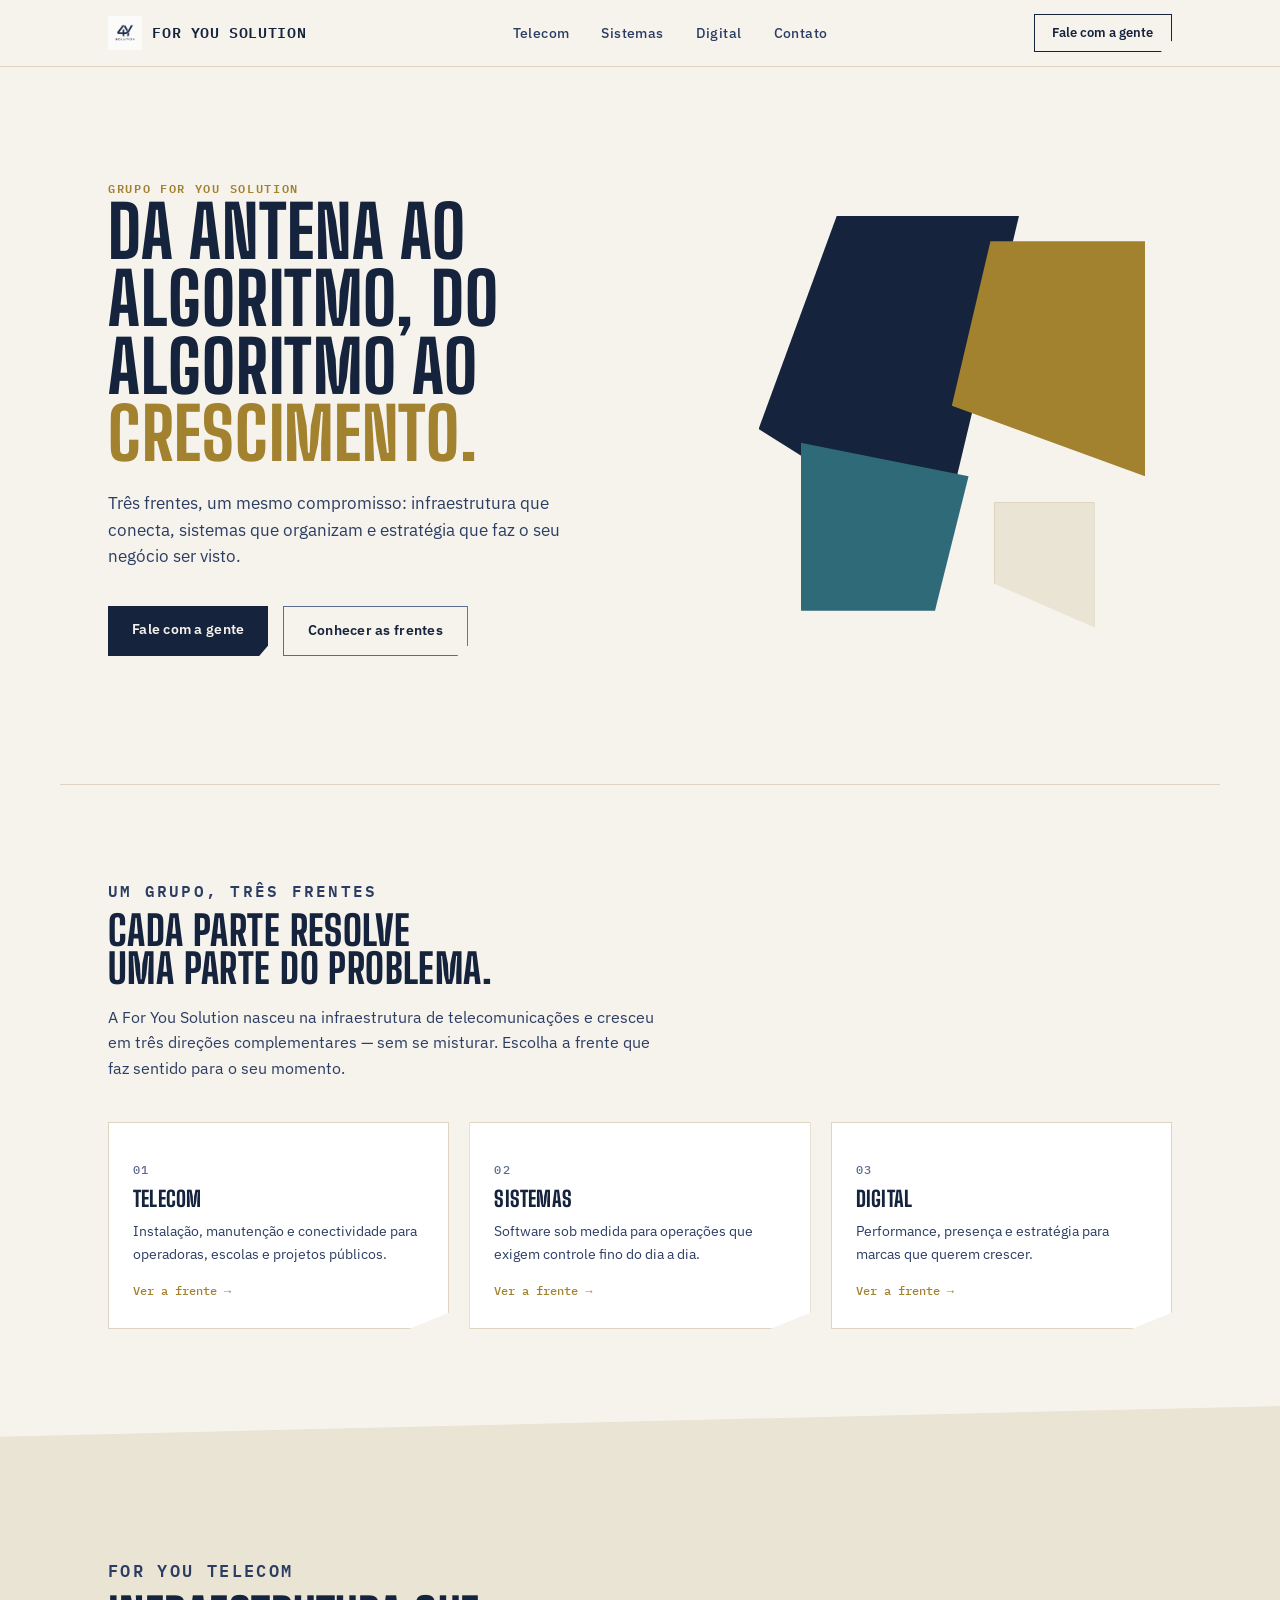
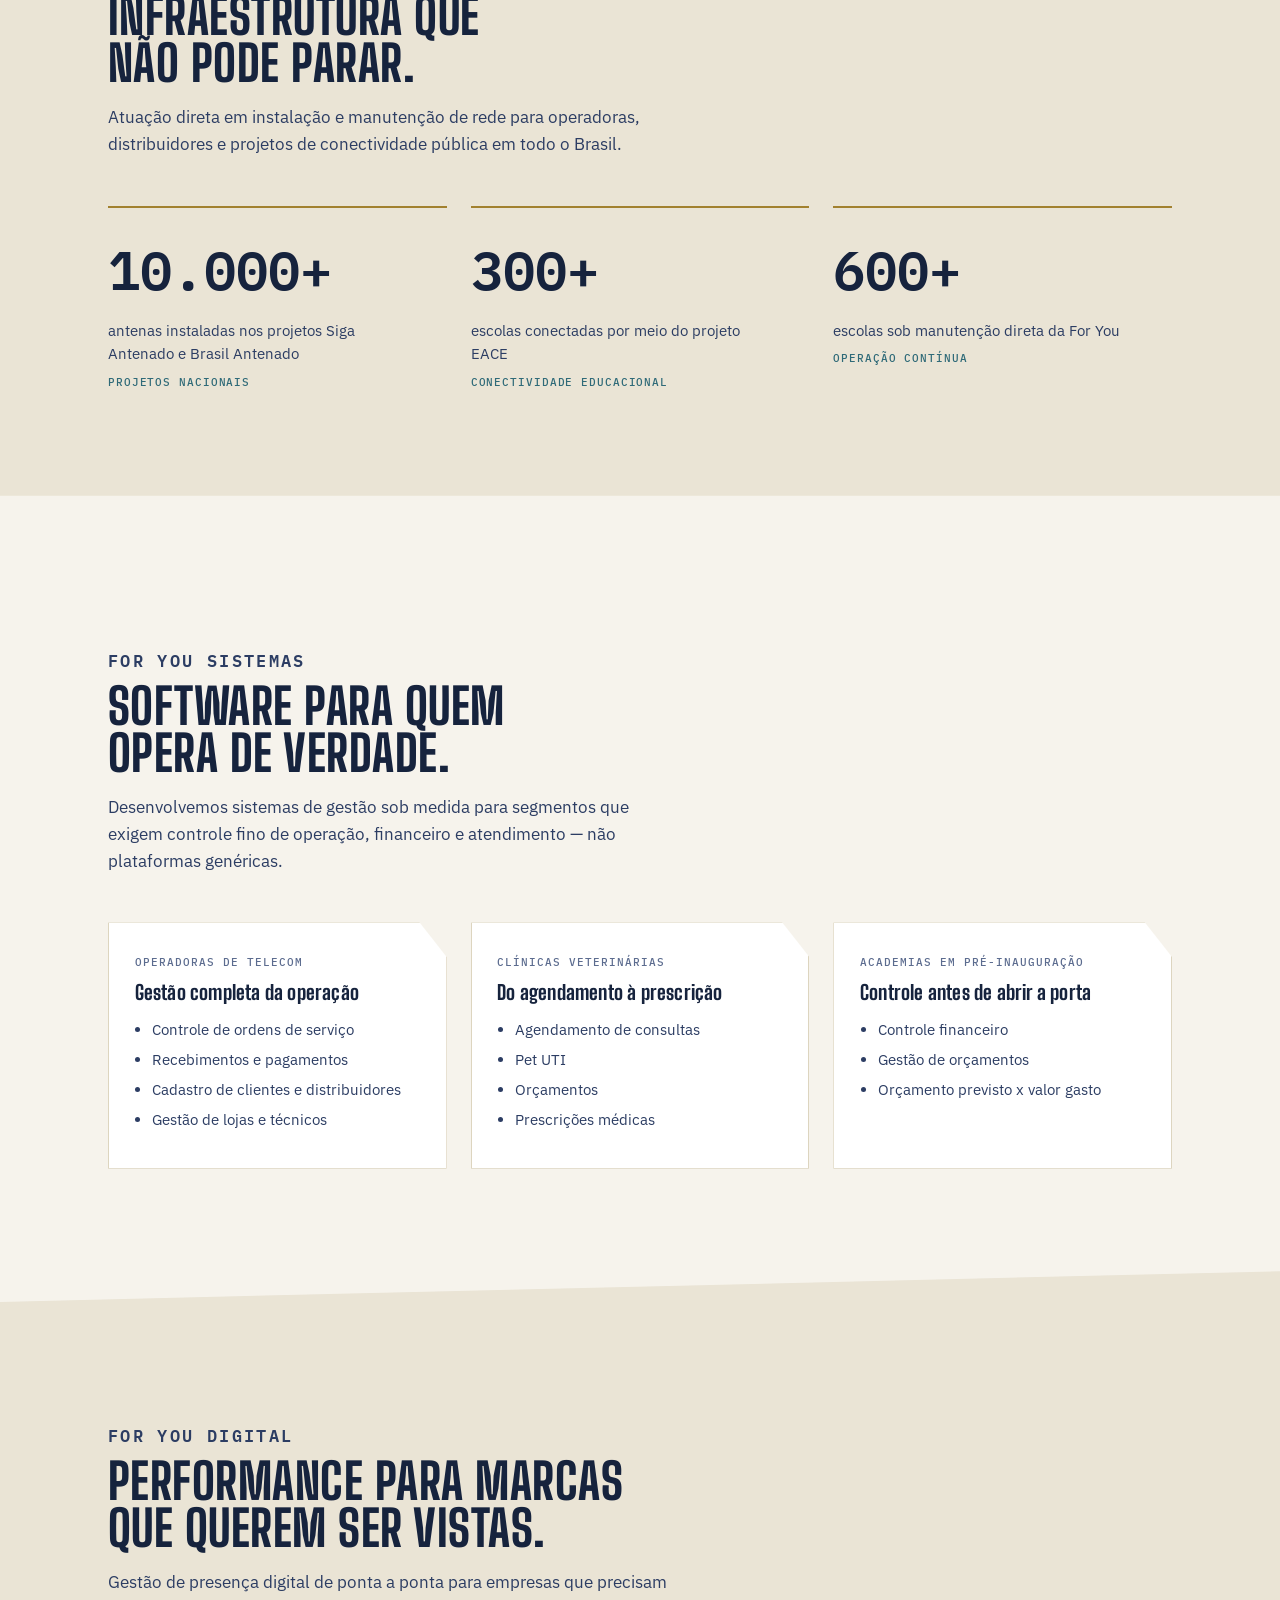
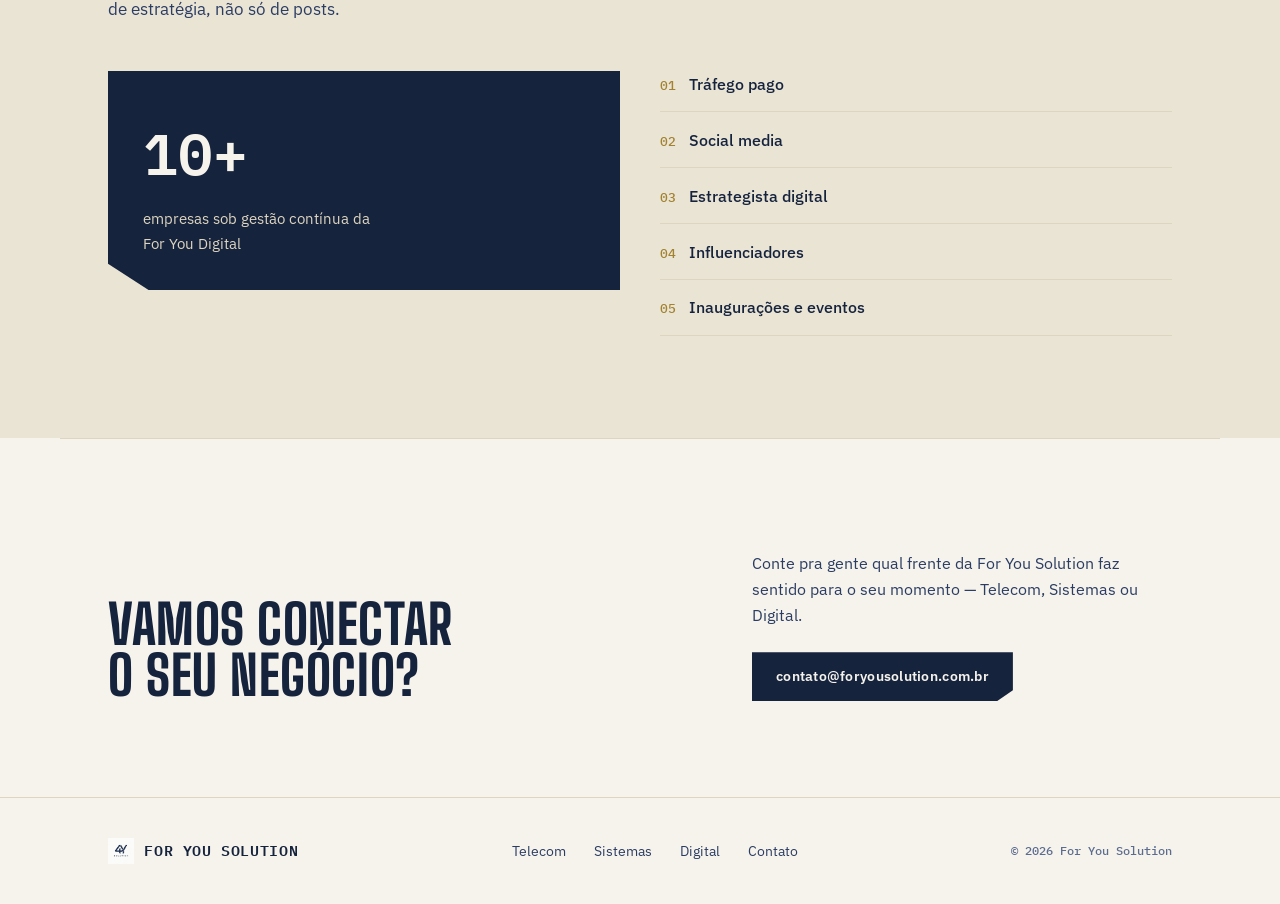
==== index.html @ a0c9e639 "Initial commit: For You Solution institutional site Co-Authored-By: Claude <noreply@anthropic.com>" ====
<!DOCTYPE html>
<html lang="pt-BR">
<head>
<meta charset="UTF-8">
<meta name="viewport" content="width=device-width, initial-scale=1.0">
<title>For You Solution — Telecom, Sistemas e Digital</title>
<meta name="description" content="For You Solution: infraestrutura de telecomunicações, sistemas sob medida e performance digital em uma só operação.">
<link rel="icon" href="[data-uri]">
<style>
/* ============ FONTS ============ */
@font-face{
  font-family:'Big Shoulders';
  font-weight:700 800;
  font-display:swap;
  src:url([data-uri]) format('woff2');
}
@font-face{
  font-family:'Plex Mono';
  font-weight:500;
  font-display:swap;
  src:url([data-uri]) format('woff2');
}
@font-face{
  font-family:'Plex Mono';
  font-weight:600;
  font-display:swap;
  src:url([data-uri]) format('woff2');
}
@font-face{
  font-family:'Plex Sans';
  font-weight:400 600;
  font-display:swap;
  src:url([data-uri]) format('woff2');
}

/* ============ TOKENS ============ */
:root{
  --ink:#16233d;
  --ink-2:#2c3d63;
  --ink-soft:#5c6c8f;
  --paper:#f6f3ec;
  --paper-deep:#eae4d5;
  --paper-line:#ddd5bf;
  --brass:#a2812f;
  --brass-strong:#7c611f;
  --signal:#2f6a78;
  --card-bg:#ffffff;
  --shadow:0 1px 0 rgba(22,35,61,0.06);
  color-scheme:light;
}
@media (prefers-color-scheme: dark){
  :root{
    --ink:#eee8d6;
    --ink-2:#c3cbe0;
    --ink-soft:#8e9ab8;
    --paper:#0e1524;
    --paper-deep:#161f34;
    --paper-line:#2a3554;
    --brass:#d3ab5c;
    --brass-strong:#e8c377;
    --signal:#6db3bf;
    --card-bg:#141d33;
    --shadow:0 1px 0 rgba(0,0,0,0.3);
    color-scheme:dark;
  }
}
:root[data-theme="dark"]{
  --ink:#eee8d6;
  --ink-2:#c3cbe0;
  --ink-soft:#8e9ab8;
  --paper:#0e1524;
  --paper-deep:#161f34;
  --paper-line:#2a3554;
  --brass:#d3ab5c;
  --brass-strong:#e8c377;
  --signal:#6db3bf;
  --card-bg:#141d33;
  --shadow:0 1px 0 rgba(0,0,0,0.3);
  color-scheme:dark;
}
:root[data-theme="light"]{
  --ink:#16233d;
  --ink-2:#2c3d63;
  --ink-soft:#5c6c8f;
  --paper:#f6f3ec;
  --paper-deep:#eae4d5;
  --paper-line:#ddd5bf;
  --brass:#a2812f;
  --brass-strong:#7c611f;
  --signal:#2f6a78;
  --card-bg:#ffffff;
  --shadow:0 1px 0 rgba(22,35,61,0.06);
  color-scheme:light;
}

/* ============ RESET / BASE ============ */
*,*::before,*::after{box-sizing:border-box;}
html{scroll-behavior:smooth;}
body{
  margin:0;
  background:var(--paper);
  color:var(--ink);
  font-family:'Plex Sans', -apple-system, 'Segoe UI', Arial, sans-serif;
  font-size:1rem;
  line-height:1.6;
  -webkit-font-smoothing:antialiased;
  overflow-x:hidden;
}
h1,h2,h3{
  font-family:'Big Shoulders', 'Arial Narrow', sans-serif;
  font-weight:800;
  text-transform:uppercase;
  letter-spacing:0.01em;
  line-height:0.94;
  text-wrap:balance;
  margin:0;
  color:var(--ink);
}
p{margin:0;}
a{color:inherit;}
img{max-width:100%;display:block;}
.eyebrow{
  font-family:'Plex Mono', 'Consolas', monospace;
  font-weight:600;
  font-size:0.75rem;
  letter-spacing:0.14em;
  text-transform:uppercase;
  color:var(--brass);
}
.wrap{
  max-width:1160px;
  margin:0 auto;
  padding-inline:clamp(1.25rem, 4vw, 3rem);
}
.tabular{font-variant-numeric:tabular-nums;}
:focus-visible{outline:3px solid var(--brass);outline-offset:3px;}
@media (prefers-reduced-motion: reduce){
  html{scroll-behavior:auto;}
  *,*::before,*::after{animation-duration:0.001ms !important;animation-iteration-count:1 !important;transition-duration:0.001ms !important;}
}

/* ============ HEADER ============ */
header{
  position:sticky;top:0;z-index:40;
  background:color-mix(in srgb, var(--paper) 88%, transparent);
  backdrop-filter:blur(10px);
  border-bottom:1px solid var(--paper-line);
}
.nav{
  display:flex;align-items:center;justify-content:space-between;
  padding-block:0.85rem;
}
.brand{display:flex;align-items:center;gap:0.65rem;text-decoration:none;}
.brand img{width:34px;height:34px;object-fit:contain;}
.brand-name{
  font-family:'Plex Mono',monospace;
  font-weight:600;
  font-size:0.95rem;
  letter-spacing:0.04em;
  color:var(--ink);
}
.nav-links{display:flex;gap:2rem;list-style:none;margin:0;padding:0;}
.nav-links a{
  text-decoration:none;
  font-size:0.85rem;
  font-weight:500;
  letter-spacing:0.03em;
  color:var(--ink-2);
  position:relative;
  padding-block:0.25rem;
}
.nav-links a::after{
  content:'';position:absolute;left:0;bottom:-2px;width:0;height:2px;
  background:var(--brass);transition:width 0.25s ease;
}
.nav-links a:hover::after{width:100%;}
.nav-cta{
  border:1px solid var(--ink);
  padding:0.5rem 1.1rem;
  font-size:0.8rem;
  font-weight:600;
  text-decoration:none;
  white-space:nowrap;
  clip-path:polygon(0 0, 100% 0, 100% 70%, 92% 100%, 0 100%);
}
.nav-cta:hover{background:var(--ink);color:var(--paper);}
.menu-btn{display:none;background:none;border:none;cursor:pointer;padding:0.4rem;}
.menu-btn span{display:block;width:22px;height:2px;background:var(--ink);margin:5px 0;}

@media (max-width:840px){
  .nav-links{
    position:fixed;inset:60px 0 0 0;background:var(--paper);
    flex-direction:column;padding:2rem 1.5rem;gap:1.5rem;
    transform:translateY(-110%);transition:transform 0.3s ease;
    border-top:1px solid var(--paper-line);
  }
  .nav-links.open{transform:translateY(0);}
  .nav-links a{font-size:1.1rem;}
  .menu-btn{display:block;}
  .nav-cta{display:none;}
}

/* ============ HERO ============ */
.hero{
  position:relative;
  padding-block:clamp(3.5rem, 9vw, 7rem) clamp(4rem, 10vw, 8rem);
  overflow:hidden;
}
.hero-grid{
  display:grid;grid-template-columns:1.1fr 0.9fr;gap:3rem;align-items:center;
}
@media (max-width:900px){.hero-grid{grid-template-columns:1fr;}}
.hero h1{font-size:clamp(2.5rem, 5.6vw, 4.6rem);}
.hero h1 em{
  font-style:normal;color:var(--brass);
}
.hero-sub{
  margin-top:1.4rem;max-width:46ch;
  font-size:1.05rem;color:var(--ink-2);
}
.hero-ctas{display:flex;flex-wrap:wrap;gap:0.9rem;margin-top:2.2rem;}
.btn{
  display:inline-block;text-decoration:none;
  font-size:0.85rem;font-weight:600;letter-spacing:0.02em;
  padding:0.85rem 1.5rem;
  clip-path:polygon(0 0, 100% 0, 100% 78%, 94% 100%, 0 100%);
}
.btn-primary{background:var(--ink);color:var(--paper);}
.btn-primary:hover{background:var(--brass-strong);}
.btn-line{border:1px solid var(--ink-soft);color:var(--ink);}
.btn-line:hover{border-color:var(--ink);}

.facet-art{position:relative;width:100%;aspect-ratio:1/1;max-width:420px;margin-inline:auto;}
.facet{position:absolute;}
.f1{width:62%;height:78%;left:6%;top:2%;background:var(--ink);clip-path:polygon(30% 0,100% 0,70% 100%,0 65%);}
.f2{width:46%;height:56%;right:2%;top:8%;background:var(--brass);clip-path:polygon(20% 0,100% 0,100% 100%,0 70%);opacity:0.95;}
.f3{width:40%;height:40%;left:16%;bottom:4%;background:var(--signal);clip-path:polygon(0 0,100% 20%,80% 100%,0 100%);opacity:0.9;}
.f4{width:24%;height:30%;right:14%;bottom:0;background:var(--paper-deep);border:1px solid var(--paper-line);clip-path:polygon(0 0,100% 0,100% 100%,0 65%);}
@media (prefers-reduced-motion: no-preference){
  .facet{animation:rise 0.9s cubic-bezier(.2,.8,.2,1) both;}
  .f2{animation-delay:0.08s;}
  .f3{animation-delay:0.16s;}
  .f4{animation-delay:0.24s;}
  @keyframes rise{from{opacity:0;transform:translateY(18px);}to{opacity:1;transform:translateY(0);}}
}

/* ============ DIVISIONS INTRO ============ */
.divisions{padding-block:clamp(3rem,6vw,5rem);border-top:1px solid var(--paper-line);}
.divisions-head{max-width:56ch;}
.divisions-head h2{font-size:clamp(1.8rem,3.2vw,2.6rem);margin-top:0.5rem;}
.divisions-head p{margin-top:1rem;color:var(--ink-2);font-size:1rem;}
.division-cards{
  display:grid;grid-template-columns:repeat(3,1fr);gap:1.25rem;margin-top:2.5rem;
}
@media (max-width:820px){.division-cards{grid-template-columns:1fr;}}
.dcard{
  background:var(--card-bg);border:1px solid var(--paper-line);
  padding:1.75rem 1.5rem;text-decoration:none;color:var(--ink);
  clip-path:polygon(0 0,100% 0,100% 92%,88% 100%,0 100%);
  transition:transform 0.25s ease, box-shadow 0.25s ease;
  display:block;
}
.dcard:hover{transform:translateY(-4px);}
.dcard .num{font-family:'Plex Mono',monospace;font-size:0.75rem;color:var(--ink-soft);letter-spacing:0.1em;}
.dcard h3{font-size:1.35rem;margin-top:0.6rem;}
.dcard p{margin-top:0.6rem;color:var(--ink-2);font-size:0.9rem;}
.dcard .go{margin-top:1rem;font-family:'Plex Mono',monospace;font-size:0.75rem;color:var(--brass);}

/* ============ SECTIONS ============ */
.section{
  padding-block:clamp(4rem,8vw,6.5rem);
  position:relative;
}
.section--tint{background:var(--paper-deep);}
.section-top{
  clip-path:polygon(0 2.4vw,100% 0,100% 100%,0 100%);
  padding-top:calc(clamp(4rem,8vw,6.5rem) + 2.4vw);
}
.section-head{max-width:60ch;}
.section-head h2{font-size:clamp(2rem,4vw,3.1rem);margin-top:0.6rem;}
.section-head p{margin-top:1.1rem;color:var(--ink-2);font-size:1.05rem;max-width:56ch;}

/* Telecom stats */
.stat-row{
  display:grid;grid-template-columns:repeat(3,1fr);gap:1.5rem;margin-top:3rem;
}
@media (max-width:820px){.stat-row{grid-template-columns:1fr;}}
.stat{
  border-top:2px solid var(--brass);padding-top:1.1rem;
}
.stat .n{
  font-family:'Plex Mono',monospace;font-weight:600;
  font-size:clamp(2.4rem,4.6vw,3.4rem);
  color:var(--ink);display:block;
}
.stat .d{color:var(--ink-2);font-size:0.92rem;margin-top:0.4rem;max-width:32ch;}
.stat .p{
  display:inline-block;margin-top:0.5rem;font-family:'Plex Mono',monospace;
  font-size:0.7rem;letter-spacing:0.08em;text-transform:uppercase;color:var(--signal);
}

/* SaaS cards */
.sys-grid{display:grid;grid-template-columns:repeat(3,1fr);gap:1.5rem;margin-top:3rem;}
@media (max-width:900px){.sys-grid{grid-template-columns:1fr;}}
.sys-card{
  background:var(--card-bg);border:1px solid var(--paper-line);
  padding:1.9rem 1.6rem;
  clip-path:polygon(0 0,92% 0,100% 14%,100% 100%,0 100%);
}
.sys-card .tag{
  font-family:'Plex Mono',monospace;font-size:0.7rem;letter-spacing:0.09em;
  text-transform:uppercase;color:var(--ink-soft);
}
.sys-card h3{font-size:1.25rem;text-transform:none;margin-top:0.7rem;font-weight:800;}
.sys-card ul{margin:1rem 0 0;padding-left:1.1rem;color:var(--ink-2);font-size:0.92rem;}
.sys-card li{margin-bottom:0.4rem;}

/* Digital */
.digi-layout{display:grid;grid-template-columns:1fr 1fr;gap:2.5rem;margin-top:3rem;align-items:start;}
@media (max-width:820px){.digi-layout{grid-template-columns:1fr;}}
.digi-stat{
  background:var(--ink);color:var(--paper);padding:2.2rem;
  clip-path:polygon(0 0,100% 0,100% 100%,8% 100%,0 88%);
}
.digi-stat .n{font-family:'Plex Mono',monospace;font-weight:600;font-size:clamp(2.6rem,5vw,3.6rem);}
.digi-stat .d{margin-top:0.5rem;color:var(--paper-line);font-size:0.95rem;max-width:28ch;}
.digi-list{list-style:none;margin:0;padding:0;display:grid;gap:0.9rem;}
.digi-list li{
  display:flex;align-items:baseline;gap:0.8rem;
  border-bottom:1px solid var(--paper-line);padding-bottom:0.9rem;
  font-size:1.02rem;font-weight:500;
}
.digi-list li .idx{font-family:'Plex Mono',monospace;color:var(--brass);font-size:0.8rem;}

/* ============ CTA / FOOTER ============ */
.cta{
  padding-block:clamp(4rem,8vw,6rem);
  text-align:left;
  border-top:1px solid var(--paper-line);
}
.cta-inner{display:flex;justify-content:space-between;align-items:flex-end;gap:2rem;flex-wrap:wrap;}
.cta h2{font-size:clamp(2.1rem,4.4vw,3.4rem);max-width:14ch;}
.cta p{color:var(--ink-2);margin-top:1rem;max-width:42ch;}
footer{
  border-top:1px solid var(--paper-line);
  padding-block:2.5rem;
}
.foot-grid{
  display:flex;justify-content:space-between;align-items:center;flex-wrap:wrap;gap:1.5rem;
}
.foot-links{display:flex;gap:1.75rem;list-style:none;margin:0;padding:0;flex-wrap:wrap;}
.foot-links a{text-decoration:none;font-size:0.85rem;color:var(--ink-2);}
.foot-links a:hover{color:var(--brass);}
.copyright{font-family:'Plex Mono',monospace;font-size:0.75rem;color:var(--ink-soft);}

/* reveal on scroll */
.reveal{opacity:0;transform:translateY(14px);transition:opacity 0.6s ease, transform 0.6s ease;}
.reveal.in{opacity:1;transform:translateY(0);}
@media (prefers-reduced-motion: reduce){.reveal{opacity:1;transform:none;}}
</style>
</head>
<body>

<header>
  <div class="wrap nav">
    <a class="brand" href="#top">
      <img src="[data-uri]" alt="For You Solution">
      <span class="brand-name">FOR YOU SOLUTION</span>
    </a>
    <nav>
      <ul class="nav-links" id="navLinks">
        <li><a href="#telecom">Telecom</a></li>
        <li><a href="#sistemas">Sistemas</a></li>
        <li><a href="#digital">Digital</a></li>
        <li><a href="#contato">Contato</a></li>
      </ul>
    </nav>
    <a class="nav-cta" href="#contato">Fale com a gente</a>
    <button class="menu-btn" id="menuBtn" aria-label="Abrir menu" aria-expanded="false">
      <span></span><span></span><span></span>
    </button>
  </div>
</header>

<main id="top">

  <!-- HERO -->
  <section class="hero wrap">
    <div class="hero-grid">
      <div>
        <p class="eyebrow">Grupo For You Solution</p>
        <h1>Da antena ao<br>algoritmo, do<br>algoritmo ao<br><em>crescimento.</em></h1>
        <p class="hero-sub">Três frentes, um mesmo compromisso: infraestrutura que conecta, sistemas que organizam e estratégia que faz o seu negócio ser visto.</p>
        <div class="hero-ctas">
          <a class="btn btn-primary" href="#contato">Fale com a gente</a>
          <a class="btn btn-line" href="#telecom">Conhecer as frentes</a>
        </div>
      </div>
      <div class="facet-art" aria-hidden="true">
        <div class="facet f1"></div>
        <div class="facet f2"></div>
        <div class="facet f3"></div>
        <div class="facet f4"></div>
      </div>
    </div>
  </section>

  <!-- DIVISIONS -->
  <section class="divisions wrap reveal">
    <div class="divisions-head">
      <p class="eyebrow">Um grupo, três frentes</p>
      <h2>Cada parte resolve<br>uma parte do problema.</h2>
      <p>A For You Solution nasceu na infraestrutura de telecomunicações e cresceu em três direções complementares — sem se misturar. Escolha a frente que faz sentido para o seu momento.</p>
    </div>
    <div class="division-cards">
      <a class="dcard" href="#telecom">
        <p class="num">01</p>
        <h3>Telecom</h3>
        <p>Instalação, manutenção e conectividade para operadoras, escolas e projetos públicos.</p>
        <p class="go">Ver a frente →</p>
      </a>
      <a class="dcard" href="#sistemas">
        <p class="num">02</p>
        <h3>Sistemas</h3>
        <p>Software sob medida para operações que exigem controle fino do dia a dia.</p>
        <p class="go">Ver a frente →</p>
      </a>
      <a class="dcard" href="#digital">
        <p class="num">03</p>
        <h3>Digital</h3>
        <p>Performance, presença e estratégia para marcas que querem crescer.</p>
        <p class="go">Ver a frente →</p>
      </a>
    </div>
  </section>

  <!-- TELECOM -->
  <section id="telecom" class="section section--tint section-top">
    <div class="wrap">
      <div class="section-head reveal">
        <p class="eyebrow">For You Telecom</p>
        <h2>Infraestrutura que<br>não pode parar.</h2>
        <p>Atuação direta em instalação e manutenção de rede para operadoras, distribuidores e projetos de conectividade pública em todo o Brasil.</p>
      </div>
      <div class="stat-row reveal">
        <div class="stat">
          <span class="n tabular">10.000+</span>
          <p class="d">antenas instaladas nos projetos Siga Antenado e Brasil Antenado</p>
          <span class="p">Projetos nacionais</span>
        </div>
        <div class="stat">
          <span class="n tabular">300+</span>
          <p class="d">escolas conectadas por meio do projeto EACE</p>
          <span class="p">Conectividade educacional</span>
        </div>
        <div class="stat">
          <span class="n tabular">600+</span>
          <p class="d">escolas sob manutenção direta da For You</p>
          <span class="p">Operação contínua</span>
        </div>
      </div>
    </div>
  </section>

  <!-- SISTEMAS -->
  <section id="sistemas" class="section section-top">
    <div class="wrap">
      <div class="section-head reveal">
        <p class="eyebrow">For You Sistemas</p>
        <h2>Software para quem<br>opera de verdade.</h2>
        <p>Desenvolvemos sistemas de gestão sob medida para segmentos que exigem controle fino de operação, financeiro e atendimento — não plataformas genéricas.</p>
      </div>
      <div class="sys-grid reveal">
        <div class="sys-card">
          <p class="tag">Operadoras de Telecom</p>
          <h3>Gestão completa da operação</h3>
          <ul>
            <li>Controle de ordens de serviço</li>
            <li>Recebimentos e pagamentos</li>
            <li>Cadastro de clientes e distribuidores</li>
            <li>Gestão de lojas e técnicos</li>
          </ul>
        </div>
        <div class="sys-card">
          <p class="tag">Clínicas Veterinárias</p>
          <h3>Do agendamento à prescrição</h3>
          <ul>
            <li>Agendamento de consultas</li>
            <li>Pet UTI</li>
            <li>Orçamentos</li>
            <li>Prescrições médicas</li>
          </ul>
        </div>
        <div class="sys-card">
          <p class="tag">Academias em pré-inauguração</p>
          <h3>Controle antes de abrir a porta</h3>
          <ul>
            <li>Controle financeiro</li>
            <li>Gestão de orçamentos</li>
            <li>Orçamento previsto x valor gasto</li>
          </ul>
        </div>
      </div>
    </div>
  </section>

  <!-- DIGITAL -->
  <section id="digital" class="section section--tint section-top">
    <div class="wrap">
      <div class="section-head reveal">
        <p class="eyebrow">For You Digital</p>
        <h2>Performance para marcas<br>que querem ser vistas.</h2>
        <p>Gestão de presença digital de ponta a ponta para empresas que precisam de estratégia, não só de posts.</p>
      </div>
      <div class="digi-layout reveal">
        <div class="digi-stat">
          <span class="n tabular">10+</span>
          <p class="d">empresas sob gestão contínua da For You Digital</p>
        </div>
        <ul class="digi-list">
          <li><span class="idx">01</span> Tráfego pago</li>
          <li><span class="idx">02</span> Social media</li>
          <li><span class="idx">03</span> Estrategista digital</li>
          <li><span class="idx">04</span> Influenciadores</li>
          <li><span class="idx">05</span> Inaugurações e eventos</li>
        </ul>
      </div>
    </div>
  </section>

  <!-- CTA -->
  <section id="contato" class="cta wrap reveal">
    <div class="cta-inner">
      <h2>Vamos conectar o seu negócio?</h2>
      <div>
        <p>Conte pra gente qual frente da For You Solution faz sentido para o seu momento — Telecom, Sistemas ou Digital.</p>
        <div class="hero-ctas" style="margin-top:1.5rem;">
          <a class="btn btn-primary" href="mailto:contato@foryousolution.com.br">contato@foryousolution.com.br</a>
        </div>
      </div>
    </div>
  </section>

</main>

<footer>
  <div class="wrap foot-grid">
    <a class="brand" href="#top">
      <img src="[data-uri]" alt="For You Solution" style="width:26px;height:26px;">
      <span class="brand-name">FOR YOU SOLUTION</span>
    </a>
    <ul class="foot-links">
      <li><a href="#telecom">Telecom</a></li>
      <li><a href="#sistemas">Sistemas</a></li>
      <li><a href="#digital">Digital</a></li>
      <li><a href="#contato">Contato</a></li>
    </ul>
    <p class="copyright">© 2026 For You Solution</p>
  </div>
</footer>

<script>
(function(){
  var btn = document.getElementById('menuBtn');
  var links = document.getElementById('navLinks');
  btn.addEventListener('click', function(){
    var open = links.classList.toggle('open');
    btn.setAttribute('aria-expanded', open ? 'true' : 'false');
  });
  links.querySelectorAll('a').forEach(function(a){
    a.addEventListener('click', function(){
      links.classList.remove('open');
      btn.setAttribute('aria-expanded', 'false');
    });
  });

  if ('IntersectionObserver' in window){
    var io = new IntersectionObserver(function(entries){
      entries.forEach(function(e){
        if (e.isIntersecting){ e.target.classList.add('in'); io.unobserve(e.target); }
      });
    }, {threshold:0.15});
    document.querySelectorAll('.reveal').forEach(function(el){ io.observe(el); });
  } else {
    document.querySelectorAll('.reveal').forEach(function(el){ el.classList.add('in'); });
  }
})();
</script>

</body>
</html>
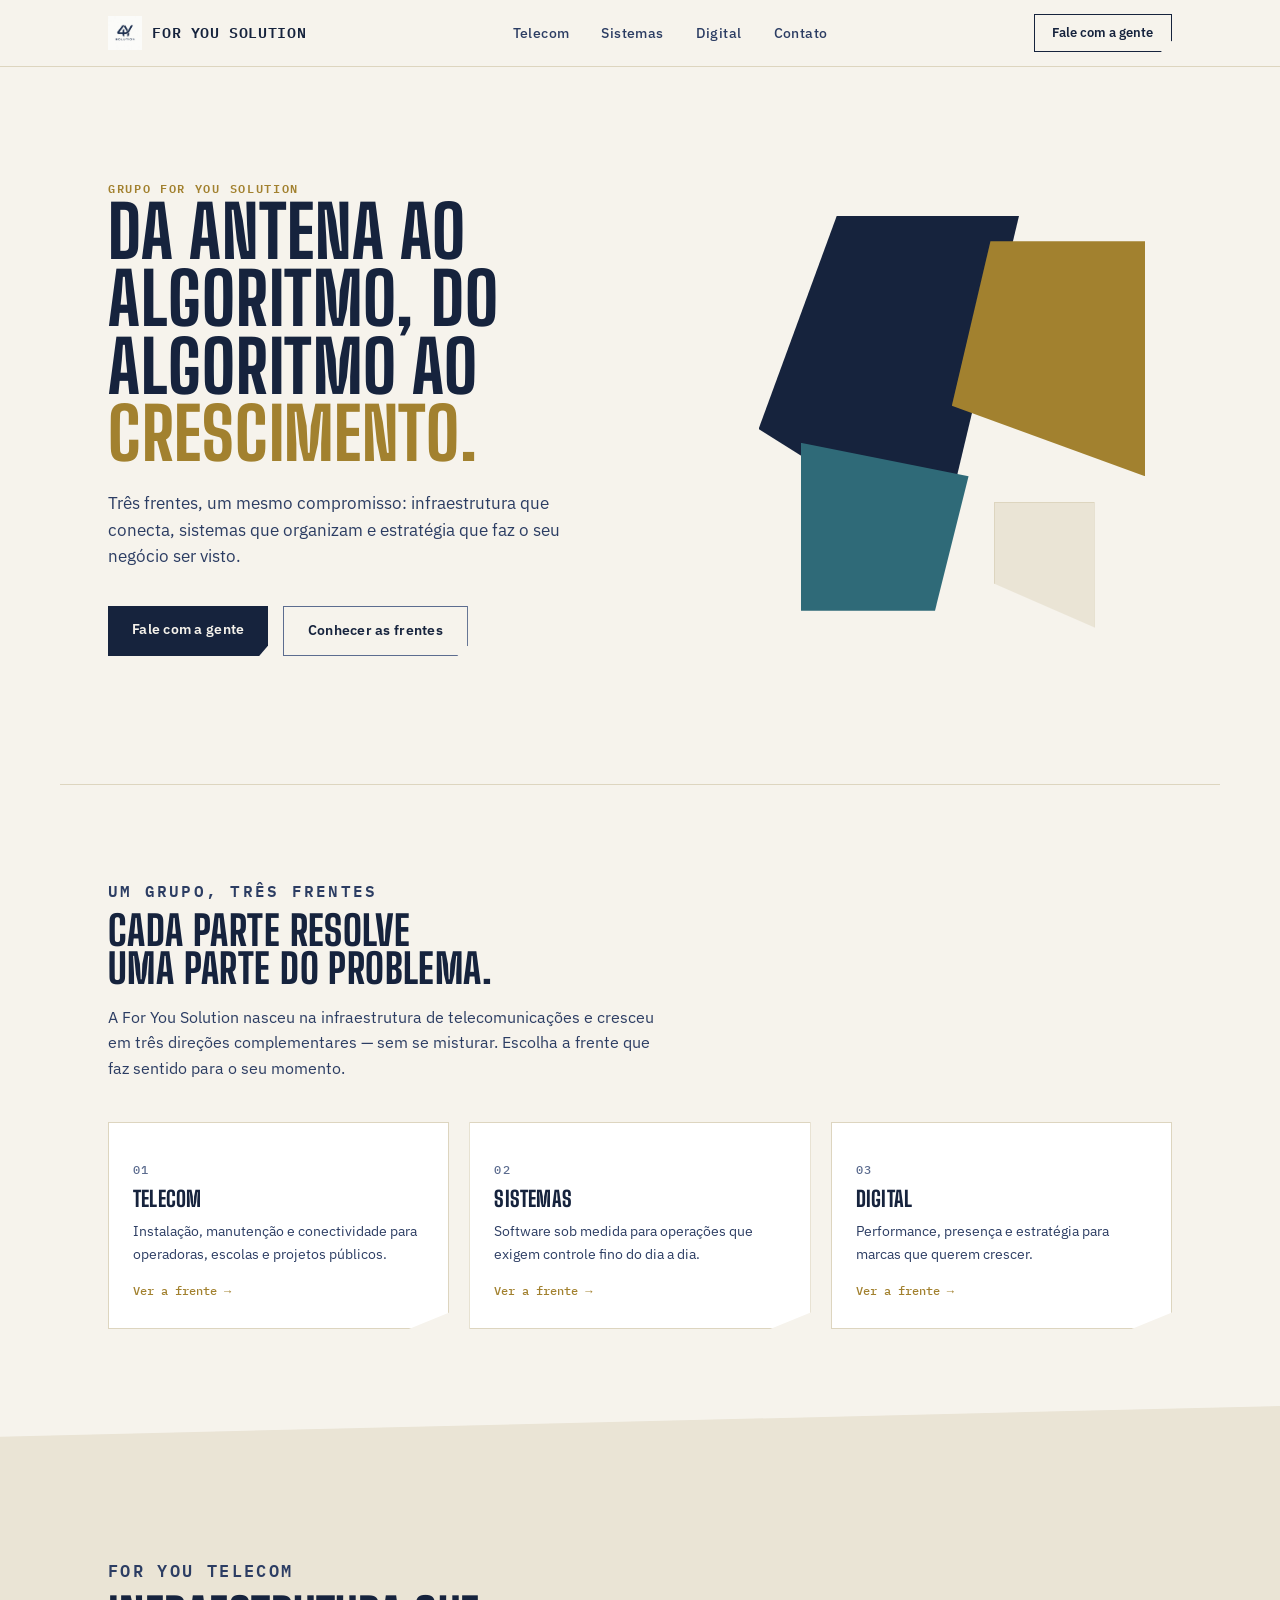
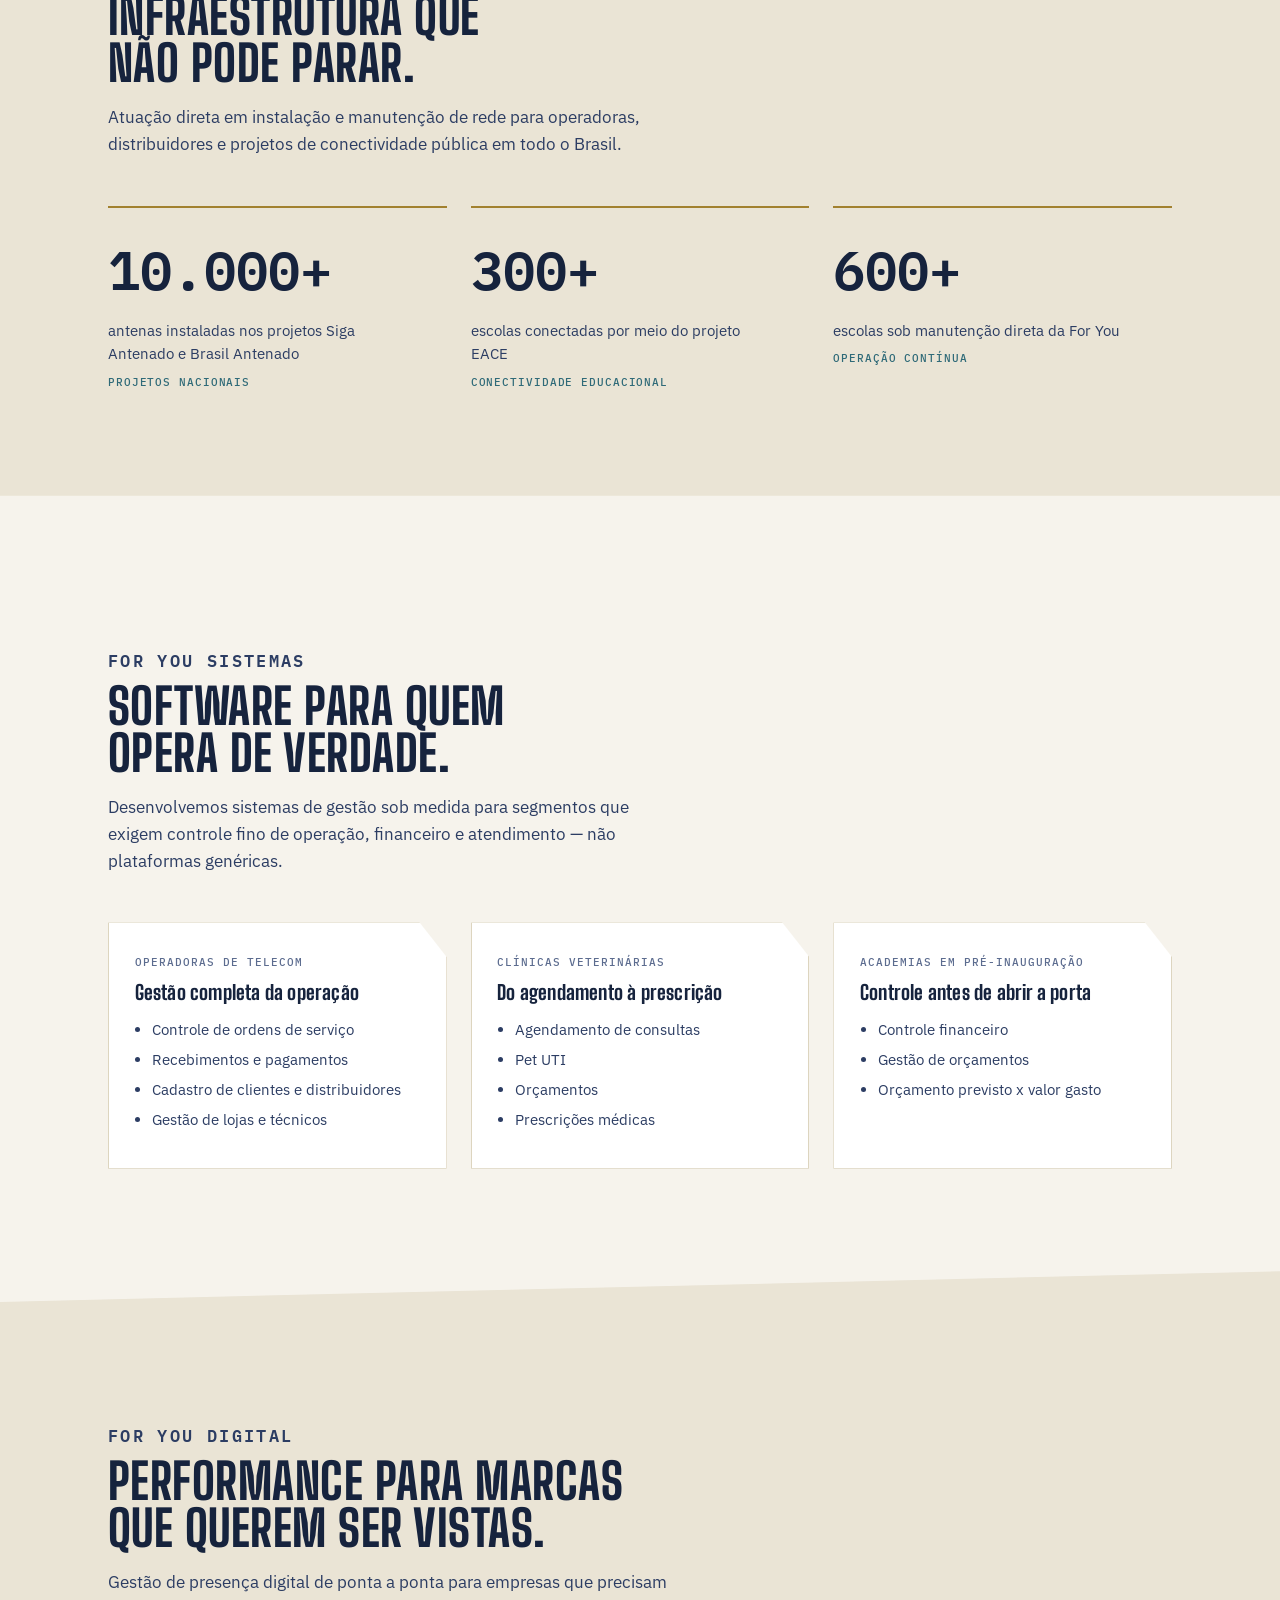
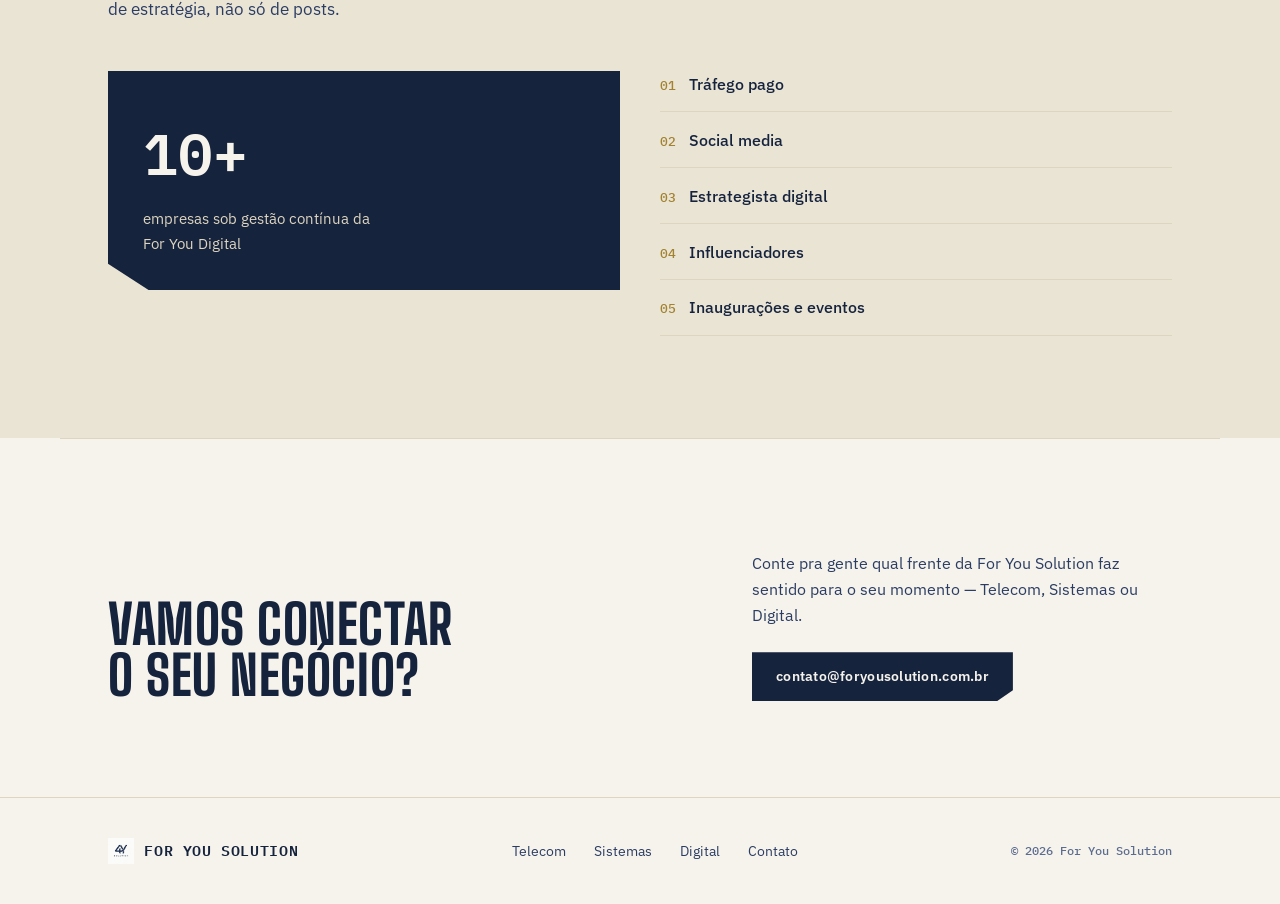
==== commit 0fa7672b: "Fix mobile nav menu broken by backdrop-filter containing block header's backdrop-filter made it a co" ====
--- a/index.html
+++ b/index.html
@@ -142,9 +142,13 @@
 /* ============ HEADER ============ */
 header{
   position:sticky;top:0;z-index:40;
+  border-bottom:1px solid var(--paper-line);
+}
+header::before{
+  content:'';
+  position:absolute;inset:0;z-index:-1;
   background:color-mix(in srgb, var(--paper) 88%, transparent);
   backdrop-filter:blur(10px);
-  border-bottom:1px solid var(--paper-line);
 }
 .nav{
   display:flex;align-items:center;justify-content:space-between;
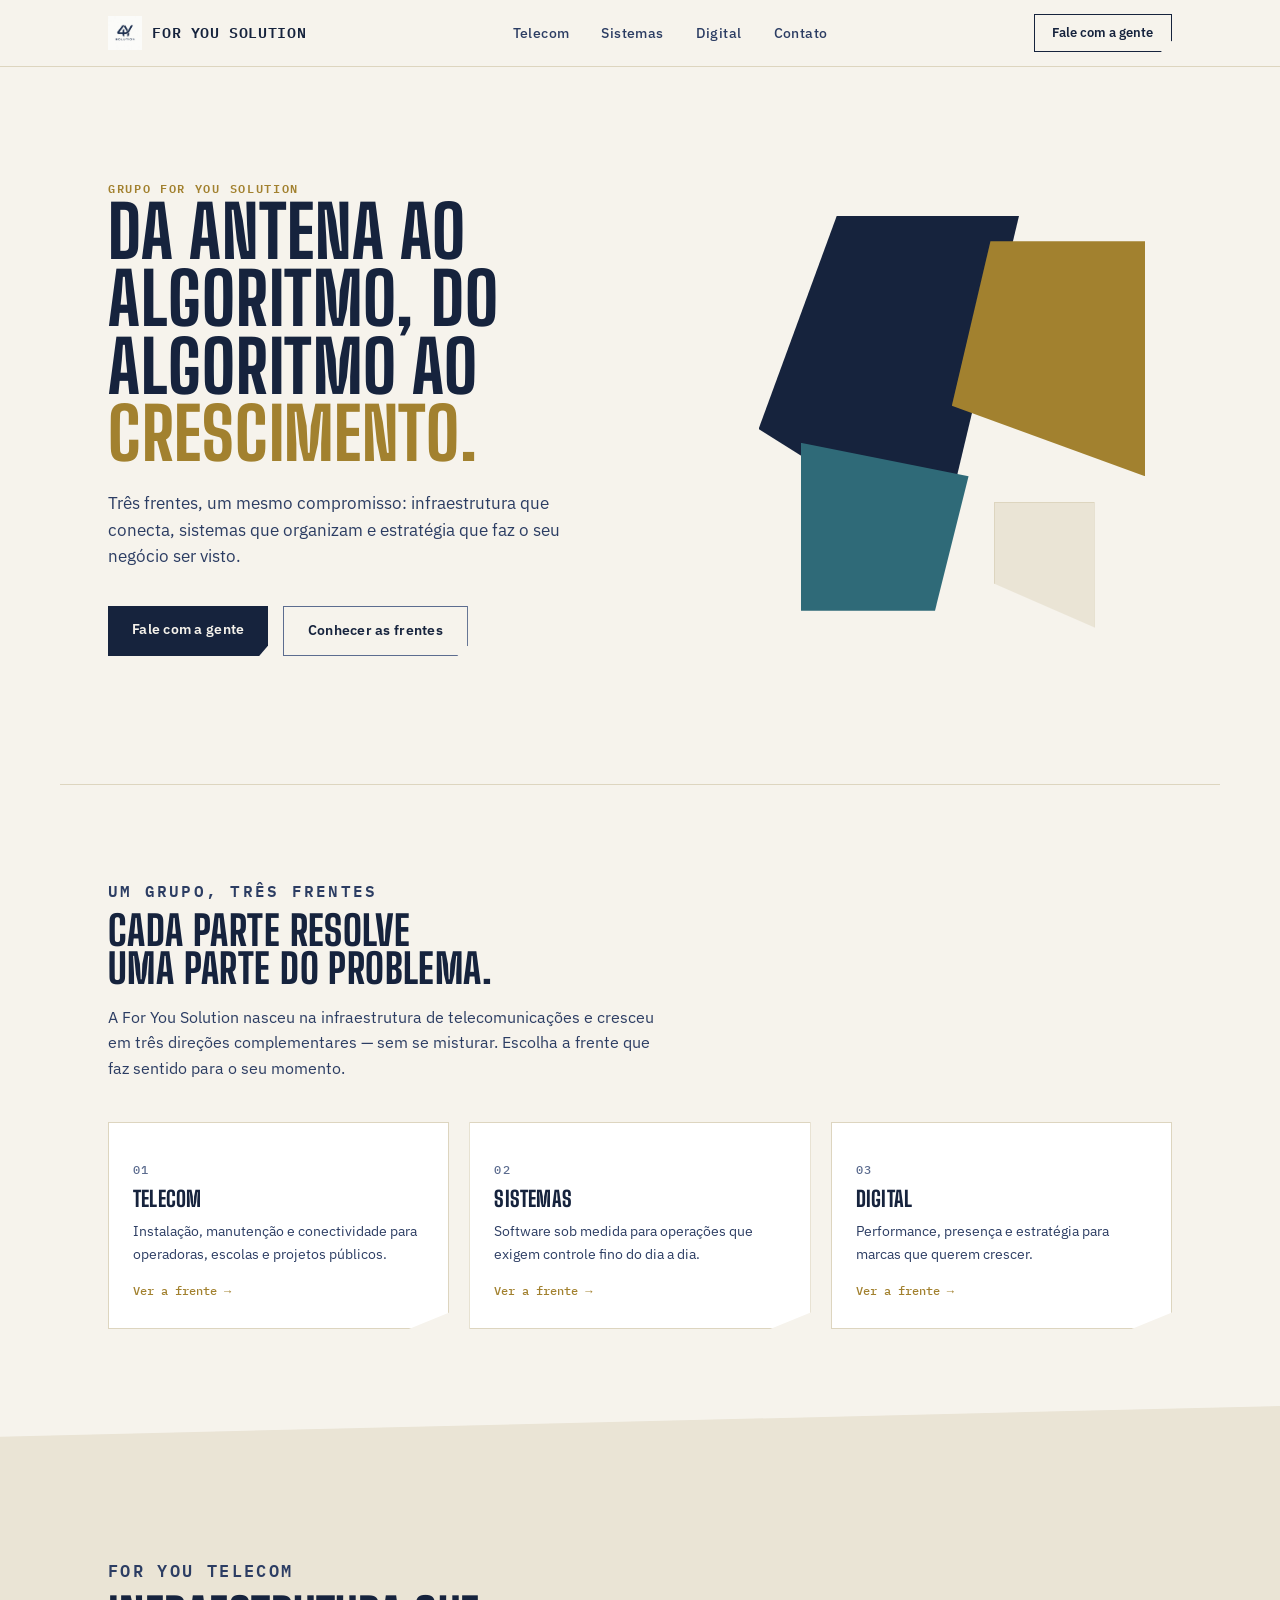
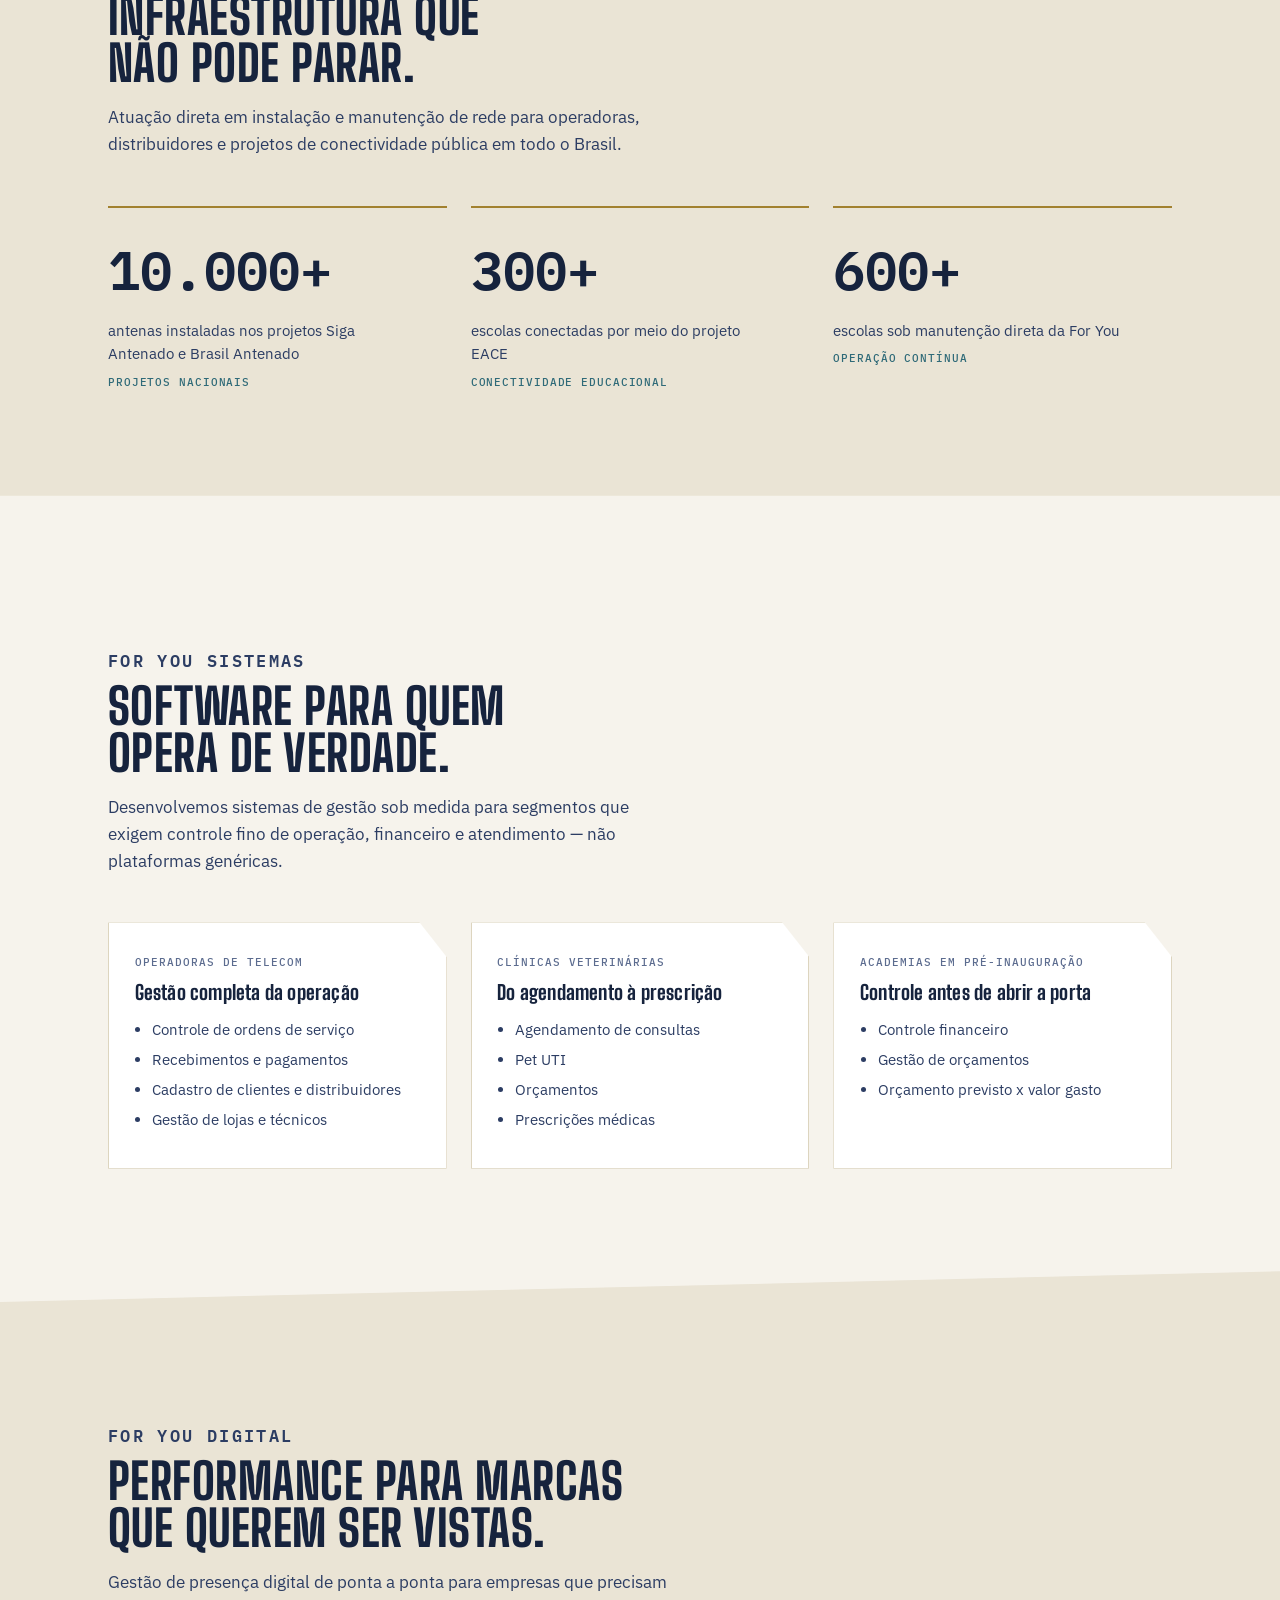
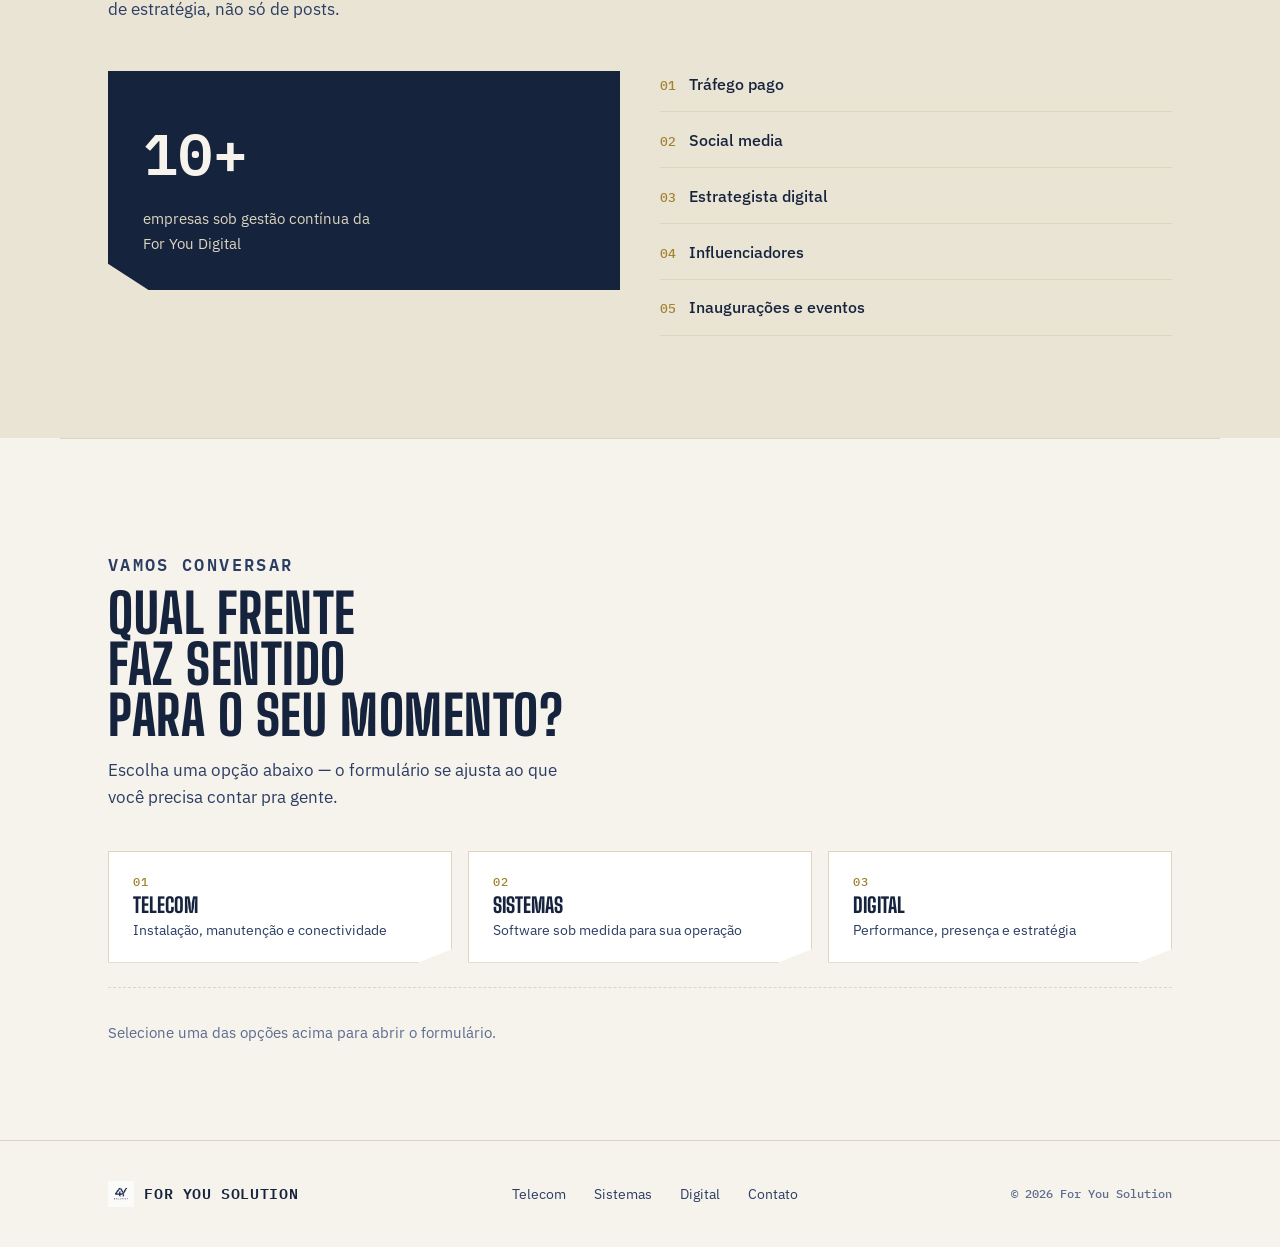
==== commit 055e0786: "Replace contact CTA with division-specific lead forms Adds a picker (Telecom / Sistemas / Digital) t" ====
--- a/index.html
+++ b/index.html
@@ -336,15 +336,75 @@
 }
 .digi-list li .idx{font-family:'Plex Mono',monospace;color:var(--brass);font-size:0.8rem;}
 
-/* ============ CTA / FOOTER ============ */
+/* ============ CTA / CONTACT FORM ============ */
 .cta{
   padding-block:clamp(4rem,8vw,6rem);
   text-align:left;
   border-top:1px solid var(--paper-line);
 }
-.cta-inner{display:flex;justify-content:space-between;align-items:flex-end;gap:2rem;flex-wrap:wrap;}
-.cta h2{font-size:clamp(2.1rem,4.4vw,3.4rem);max-width:14ch;}
-.cta p{color:var(--ink-2);margin-top:1rem;max-width:42ch;}
+.cta h2{font-size:clamp(2.1rem,4.4vw,3.4rem);max-width:18ch;}
+.cta > .section-head p{color:var(--ink-2);margin-top:1rem;max-width:48ch;}
+
+.contact-picker{
+  display:grid;grid-template-columns:repeat(3,1fr);gap:1rem;
+  margin-top:2.5rem;
+}
+@media (max-width:820px){.contact-picker{grid-template-columns:1fr;}}
+.picker-btn{
+  display:flex;flex-direction:column;align-items:flex-start;gap:0.35rem;
+  width:100%;background:var(--card-bg);border:1px solid var(--paper-line);
+  padding:1.4rem 1.5rem;text-align:left;cursor:pointer;
+  font-family:inherit;color:var(--ink);
+  clip-path:polygon(0 0,100% 0,100% 88%,90% 100%,0 100%);
+  transition:border-color 0.2s ease, background 0.2s ease, color 0.2s ease;
+}
+.picker-btn:hover{border-color:var(--brass);}
+.picker-btn[aria-pressed="true"]{background:var(--ink);border-color:var(--ink);color:var(--paper);}
+.picker-btn[aria-pressed="true"] .picker-desc{color:var(--paper-line);}
+.picker-btn[aria-pressed="true"] .num{color:var(--brass-strong);}
+.picker-btn .num{font-family:'Plex Mono',monospace;font-size:0.75rem;color:var(--brass);letter-spacing:0.1em;}
+.picker-btn .picker-label{
+  font-family:'Big Shoulders','Arial Narrow',sans-serif;font-weight:800;
+  text-transform:uppercase;font-size:1.3rem;line-height:1;
+}
+.picker-btn .picker-desc{font-size:0.85rem;color:var(--ink-2);}
+
+.contact-forms{margin-top:1rem;}
+.form-placeholder{color:var(--ink-soft);font-size:0.95rem;border-top:1px dashed var(--paper-line);padding-top:2rem;margin-top:1.5rem;}
+.contact-form{display:none;border-top:1px solid var(--paper-line);padding-top:2rem;margin-top:1.5rem;}
+.contact-form.active{display:block;}
+.field-grid{display:grid;grid-template-columns:1fr 1fr;gap:1.25rem;}
+@media (max-width:640px){.field-grid{grid-template-columns:1fr;}}
+.field{margin-top:1.25rem;}
+.field-grid .field{margin-top:0;}
+.contact-form > .field:first-child{margin-top:0;}
+.field label,.field .field-label{
+  display:block;font-family:'Plex Mono',monospace;font-size:0.72rem;
+  letter-spacing:0.08em;text-transform:uppercase;color:var(--ink-soft);margin-bottom:0.5rem;
+}
+.field input[type="text"],
+.field input[type="email"],
+.field input[type="tel"],
+.field select,
+.field textarea{
+  width:100%;background:var(--card-bg);border:1px solid var(--paper-line);
+  padding:0.75rem 0.9rem;font-family:inherit;font-size:0.95rem;color:var(--ink);
+  border-radius:0;appearance:none;-webkit-appearance:none;
+}
+.field select{
+  background-image:linear-gradient(45deg, transparent 50%, var(--ink-soft) 50%), linear-gradient(135deg, var(--ink-soft) 50%, transparent 50%);
+  background-position:calc(100% - 1.3rem) center, calc(100% - 1rem) center;
+  background-size:6px 6px, 6px 6px;background-repeat:no-repeat;
+}
+.field textarea{resize:vertical;min-height:6rem;}
+.field input:focus,.field select:focus,.field textarea:focus{outline:none;border-color:var(--brass);}
+.check-group,.radio-group{display:flex;flex-wrap:wrap;gap:0.6rem 1.5rem;}
+.check-item,.radio-item{display:flex;align-items:center;gap:0.5rem;font-size:0.9rem;color:var(--ink-2);cursor:pointer;}
+.check-item input,.radio-item input{accent-color:var(--brass);width:16px;height:16px;flex:none;}
+.form-actions{margin-top:1.75rem;display:flex;align-items:center;gap:1.2rem;flex-wrap:wrap;}
+.form-status{font-size:0.85rem;color:var(--ink-2);max-width:36ch;display:none;}
+.form-status.show{display:block;}
+.form-status a{color:var(--brass-strong);}
 footer{
   border-top:1px solid var(--paper-line);
   padding-block:2.5rem;
@@ -534,14 +594,239 @@
 
   <!-- CTA -->
   <section id="contato" class="cta wrap reveal">
-    <div class="cta-inner">
-      <h2>Vamos conectar o seu negócio?</h2>
-      <div>
-        <p>Conte pra gente qual frente da For You Solution faz sentido para o seu momento — Telecom, Sistemas ou Digital.</p>
-        <div class="hero-ctas" style="margin-top:1.5rem;">
-          <a class="btn btn-primary" href="mailto:contato@foryousolution.com.br">contato@foryousolution.com.br</a>
-        </div>
-      </div>
+    <div class="section-head">
+      <p class="eyebrow">Vamos conversar</p>
+      <h2>Qual frente faz sentido<br>para o seu momento?</h2>
+      <p>Escolha uma opção abaixo — o formulário se ajusta ao que você precisa contar pra gente.</p>
+    </div>
+
+    <div class="contact-picker" id="contactPicker">
+      <button type="button" class="picker-btn" data-target="form-telecom" aria-pressed="false">
+        <span class="num">01</span>
+        <span class="picker-label">Telecom</span>
+        <span class="picker-desc">Instalação, manutenção e conectividade</span>
+      </button>
+      <button type="button" class="picker-btn" data-target="form-sistemas" aria-pressed="false">
+        <span class="num">02</span>
+        <span class="picker-label">Sistemas</span>
+        <span class="picker-desc">Software sob medida para sua operação</span>
+      </button>
+      <button type="button" class="picker-btn" data-target="form-digital" aria-pressed="false">
+        <span class="num">03</span>
+        <span class="picker-label">Digital</span>
+        <span class="picker-desc">Performance, presença e estratégia</span>
+      </button>
+    </div>
+
+    <div class="contact-forms">
+      <p class="form-placeholder" id="formPlaceholder">Selecione uma das opções acima para abrir o formulário.</p>
+
+      <!-- TELECOM FORM -->
+      <form class="contact-form" id="form-telecom" data-form="Telecom" novalidate>
+        <div class="field-grid">
+          <div class="field">
+            <label for="tc-nome">Nome completo</label>
+            <input type="text" id="tc-nome" name="nome" required>
+          </div>
+          <div class="field">
+            <label for="tc-empresa">Empresa / instituição</label>
+            <input type="text" id="tc-empresa" name="empresa">
+          </div>
+        </div>
+        <div class="field-grid">
+          <div class="field">
+            <label for="tc-email">E-mail</label>
+            <input type="email" id="tc-email" name="email" required>
+          </div>
+          <div class="field">
+            <label for="tc-whatsapp">WhatsApp</label>
+            <input type="tel" id="tc-whatsapp" name="whatsapp">
+          </div>
+        </div>
+        <div class="field-grid">
+          <div class="field">
+            <label for="tc-tipo">Tipo de projeto</label>
+            <select id="tc-tipo" name="tipo_projeto" required>
+              <option value="" selected disabled>Selecione</option>
+              <option>Instalação de nova rede</option>
+              <option>Manutenção de rede existente</option>
+              <option>Conectividade para escolas / projeto público</option>
+              <option>Expansão para operadora / distribuidor</option>
+              <option>Outro</option>
+            </select>
+          </div>
+          <div class="field">
+            <label for="tc-regiao">Cidade / região de atuação</label>
+            <input type="text" id="tc-regiao" name="regiao">
+          </div>
+        </div>
+        <div class="field">
+          <label for="tc-prazo">Prazo desejado</label>
+          <select id="tc-prazo" name="prazo">
+            <option value="" selected disabled>Selecione</option>
+            <option>Urgente (até 15 dias)</option>
+            <option>1 a 3 meses</option>
+            <option>3 a 6 meses</option>
+            <option>Ainda em planejamento</option>
+          </select>
+        </div>
+        <div class="field">
+          <label for="tc-detalhes">Detalhes do projeto</label>
+          <textarea id="tc-detalhes" name="detalhes" placeholder="Quantos pontos, prédios ou antenas envolve o projeto? Conte o essencial."></textarea>
+        </div>
+        <div class="form-actions">
+          <button type="submit" class="btn btn-primary">Enviar solicitação</button>
+          <p class="form-status">Recebido — em breve o envio será conectado por aqui. Por enquanto, escreva também para <a href="mailto:contato@foryousolution.com.br">contato@foryousolution.com.br</a>.</p>
+        </div>
+      </form>
+
+      <!-- SISTEMAS FORM -->
+      <form class="contact-form" id="form-sistemas" data-form="Sistemas" novalidate>
+        <div class="field-grid">
+          <div class="field">
+            <label for="ss-nome">Nome completo</label>
+            <input type="text" id="ss-nome" name="nome" required>
+          </div>
+          <div class="field">
+            <label for="ss-empresa">Empresa</label>
+            <input type="text" id="ss-empresa" name="empresa" required>
+          </div>
+        </div>
+        <div class="field-grid">
+          <div class="field">
+            <label for="ss-email">E-mail</label>
+            <input type="email" id="ss-email" name="email" required>
+          </div>
+          <div class="field">
+            <label for="ss-whatsapp">WhatsApp</label>
+            <input type="tel" id="ss-whatsapp" name="whatsapp">
+          </div>
+        </div>
+        <div class="field">
+          <label for="ss-segmento">Segmento do seu negócio</label>
+          <select id="ss-segmento" name="segmento">
+            <option value="" selected disabled>Selecione</option>
+            <option>Operadora de Telecom</option>
+            <option>Clínica veterinária</option>
+            <option>Academia em pré-inauguração</option>
+            <option>Outro segmento</option>
+          </select>
+        </div>
+        <div class="field">
+          <span class="field-label">O que você precisa no sistema?</span>
+          <div class="check-group">
+            <label class="check-item"><input type="checkbox" name="necessidades" value="Controle financeiro">Controle financeiro</label>
+            <label class="check-item"><input type="checkbox" name="necessidades" value="Agendamentos">Agendamentos</label>
+            <label class="check-item"><input type="checkbox" name="necessidades" value="Gestão de clientes">Gestão de clientes</label>
+            <label class="check-item"><input type="checkbox" name="necessidades" value="Ordens de serviço">Ordens de serviço</label>
+            <label class="check-item"><input type="checkbox" name="necessidades" value="Relatórios e indicadores">Relatórios e indicadores</label>
+            <label class="check-item"><input type="checkbox" name="necessidades" value="Integração com outros sistemas">Integração com outros sistemas</label>
+          </div>
+        </div>
+        <div class="field-grid">
+          <div class="field">
+            <label for="ss-investimento">Quanto está disposto a investir por mês?</label>
+            <select id="ss-investimento" name="investimento" required>
+              <option value="" selected disabled>Selecione</option>
+              <option>Até R$ 300/mês</option>
+              <option>R$ 300 a R$ 800/mês</option>
+              <option>R$ 800 a R$ 2.000/mês</option>
+              <option>Acima de R$ 2.000/mês</option>
+              <option>Prefiro conversar primeiro</option>
+            </select>
+          </div>
+          <div class="field">
+            <label for="ss-prazo">Prazo para começar</label>
+            <select id="ss-prazo" name="prazo">
+              <option value="" selected disabled>Selecione</option>
+              <option>Imediato</option>
+              <option>Próximos 30 dias</option>
+              <option>Ainda pesquisando</option>
+            </select>
+          </div>
+        </div>
+        <div class="field">
+          <label for="ss-detalhes">Conte mais sobre o que você precisa</label>
+          <textarea id="ss-detalhes" name="detalhes" placeholder="Como é sua operação hoje? O que mais te trava?"></textarea>
+        </div>
+        <div class="form-actions">
+          <button type="submit" class="btn btn-primary">Enviar solicitação</button>
+          <p class="form-status">Recebido — em breve o envio será conectado por aqui. Por enquanto, escreva também para <a href="mailto:contato@foryousolution.com.br">contato@foryousolution.com.br</a>.</p>
+        </div>
+      </form>
+
+      <!-- DIGITAL FORM -->
+      <form class="contact-form" id="form-digital" data-form="Digital" novalidate>
+        <div class="field-grid">
+          <div class="field">
+            <label for="dg-nome">Nome completo</label>
+            <input type="text" id="dg-nome" name="nome" required>
+          </div>
+          <div class="field">
+            <label for="dg-empresa">Empresa</label>
+            <input type="text" id="dg-empresa" name="empresa" required>
+          </div>
+        </div>
+        <div class="field-grid">
+          <div class="field">
+            <label for="dg-email">E-mail</label>
+            <input type="email" id="dg-email" name="email" required>
+          </div>
+          <div class="field">
+            <label for="dg-whatsapp">WhatsApp</label>
+            <input type="tel" id="dg-whatsapp" name="whatsapp">
+          </div>
+        </div>
+        <div class="field">
+          <label for="dg-faturamento">Faturamento mensal da empresa</label>
+          <select id="dg-faturamento" name="faturamento" required>
+            <option value="" selected disabled>Selecione</option>
+            <option>Até R$ 10 mil</option>
+            <option>R$ 10 mil a R$ 50 mil</option>
+            <option>R$ 50 mil a R$ 100 mil</option>
+            <option>R$ 100 mil a R$ 300 mil</option>
+            <option>Acima de R$ 300 mil</option>
+          </select>
+        </div>
+        <div class="field">
+          <span class="field-label">Serviços de interesse</span>
+          <div class="check-group">
+            <label class="check-item"><input type="checkbox" name="servicos" value="Tráfego pago">Tráfego pago</label>
+            <label class="check-item"><input type="checkbox" name="servicos" value="Social media">Social media</label>
+            <label class="check-item"><input type="checkbox" name="servicos" value="Estrategista digital">Estrategista digital</label>
+            <label class="check-item"><input type="checkbox" name="servicos" value="Influenciadores">Influenciadores</label>
+            <label class="check-item"><input type="checkbox" name="servicos" value="Inaugurações e eventos">Inaugurações e eventos</label>
+          </div>
+        </div>
+        <div class="field-grid">
+          <div class="field">
+            <span class="field-label">Já investe em marketing hoje?</span>
+            <div class="radio-group">
+              <label class="radio-item"><input type="radio" name="ja_investe" value="Sim">Sim</label>
+              <label class="radio-item"><input type="radio" name="ja_investe" value="Não">Não</label>
+            </div>
+          </div>
+          <div class="field">
+            <label for="dg-objetivo">Principal objetivo</label>
+            <select id="dg-objetivo" name="objetivo">
+              <option value="" selected disabled>Selecione</option>
+              <option>Aumentar vendas</option>
+              <option>Aumentar reconhecimento de marca</option>
+              <option>Lançar produto / campanha</option>
+              <option>Melhorar presença online</option>
+              <option>Outro</option>
+            </select>
+          </div>
+        </div>
+        <div class="field">
+          <label for="dg-detalhes">Conte mais sobre sua empresa</label>
+          <textarea id="dg-detalhes" name="detalhes" placeholder="O que sua marca vende e para quem?"></textarea>
+        </div>
+        <div class="form-actions">
+          <button type="submit" class="btn btn-primary">Enviar solicitação</button>
+          <p class="form-status">Recebido — em breve o envio será conectado por aqui. Por enquanto, escreva também para <a href="mailto:contato@foryousolution.com.br">contato@foryousolution.com.br</a>.</p>
+        </div>
+      </form>
     </div>
   </section>
 
@@ -588,6 +873,34 @@
   } else {
     document.querySelectorAll('.reveal').forEach(function(el){ el.classList.add('in'); });
   }
+
+  // Contact picker: swaps between the Telecom / Sistemas / Digital forms
+  var picker = document.getElementById('contactPicker');
+  var placeholder = document.getElementById('formPlaceholder');
+  var forms = document.querySelectorAll('.contact-form');
+  if (picker){
+    var pickerBtns = picker.querySelectorAll('.picker-btn');
+    pickerBtns.forEach(function(pbtn){
+      pbtn.addEventListener('click', function(){
+        pickerBtns.forEach(function(b){ b.setAttribute('aria-pressed', 'false'); });
+        pbtn.setAttribute('aria-pressed', 'true');
+        forms.forEach(function(f){ f.classList.remove('active'); });
+        var target = document.getElementById(pbtn.getAttribute('data-target'));
+        if (target){
+          target.classList.add('active');
+          if (placeholder) placeholder.style.display = 'none';
+        }
+      });
+    });
+  }
+
+  forms.forEach(function(form){
+    form.addEventListener('submit', function(ev){
+      ev.preventDefault();
+      var status = form.querySelector('.form-status');
+      if (status) status.classList.add('show');
+    });
+  });
 })();
 </script>
 
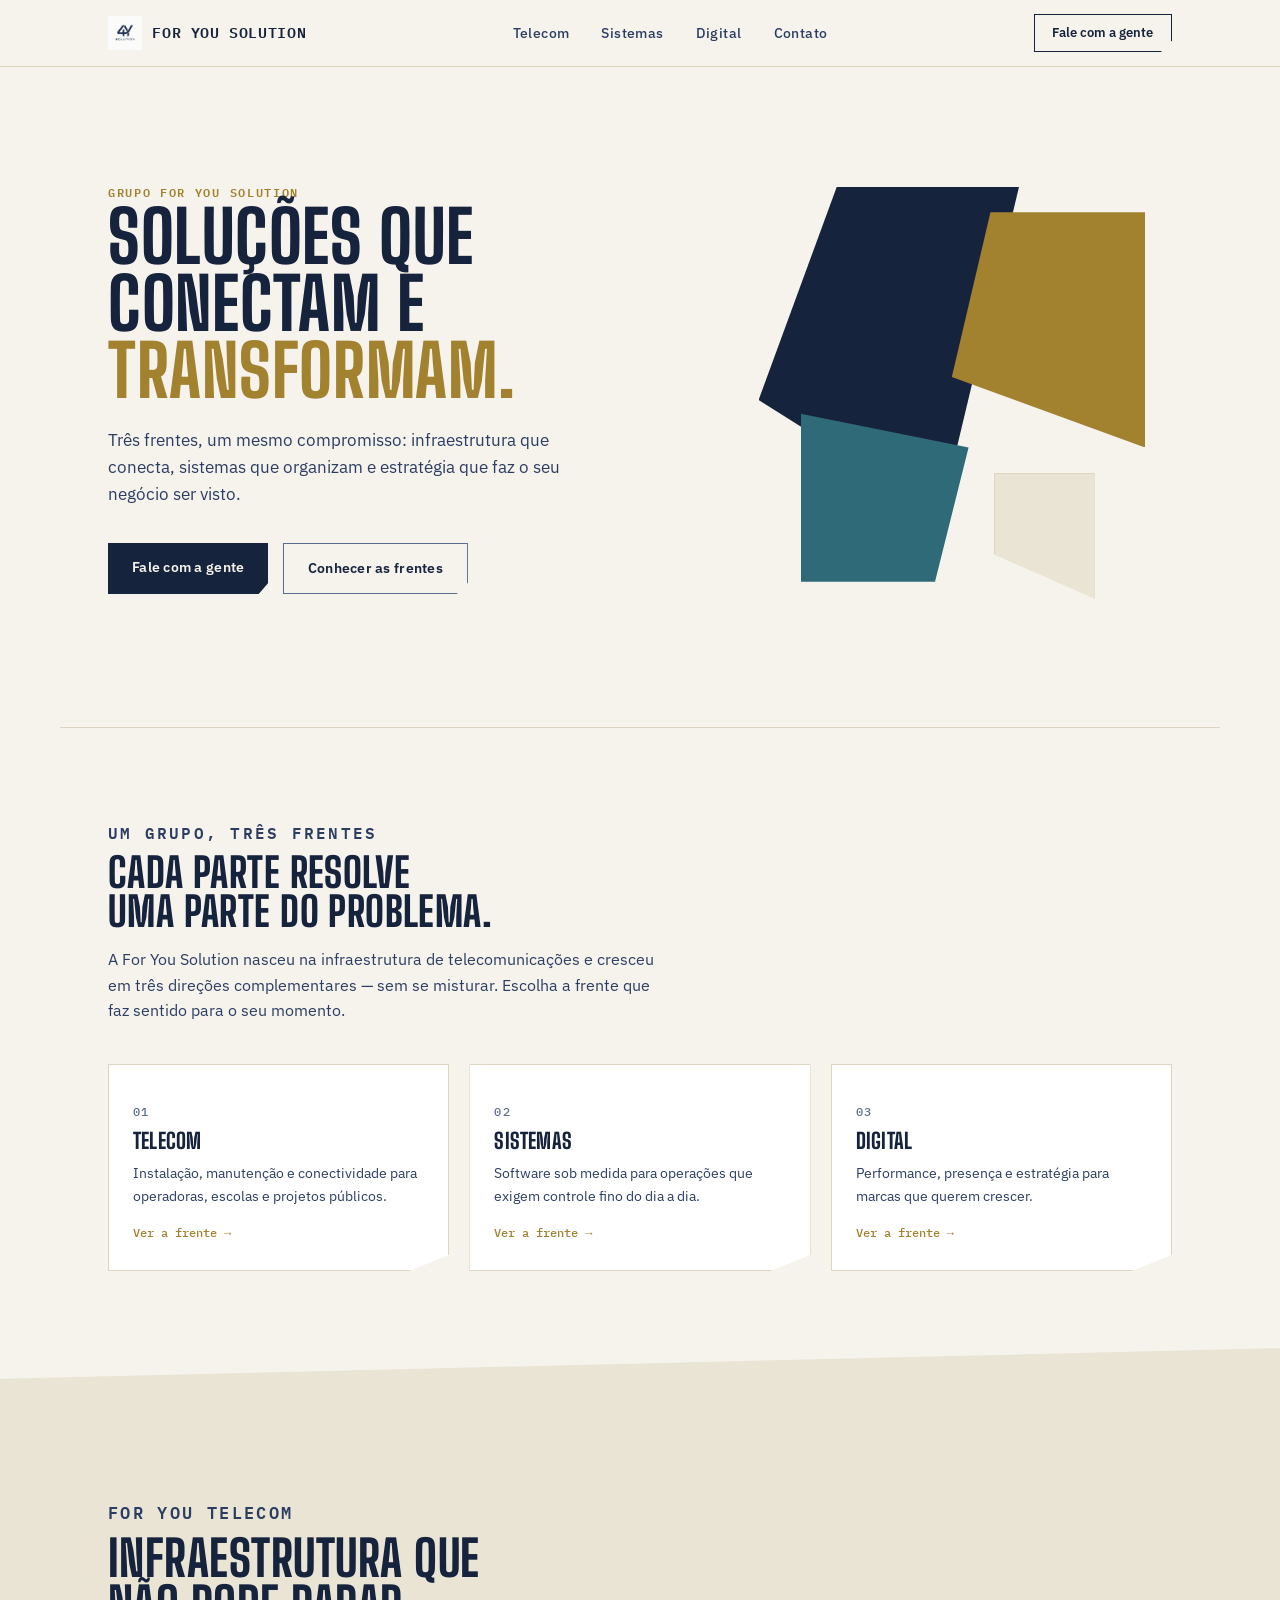
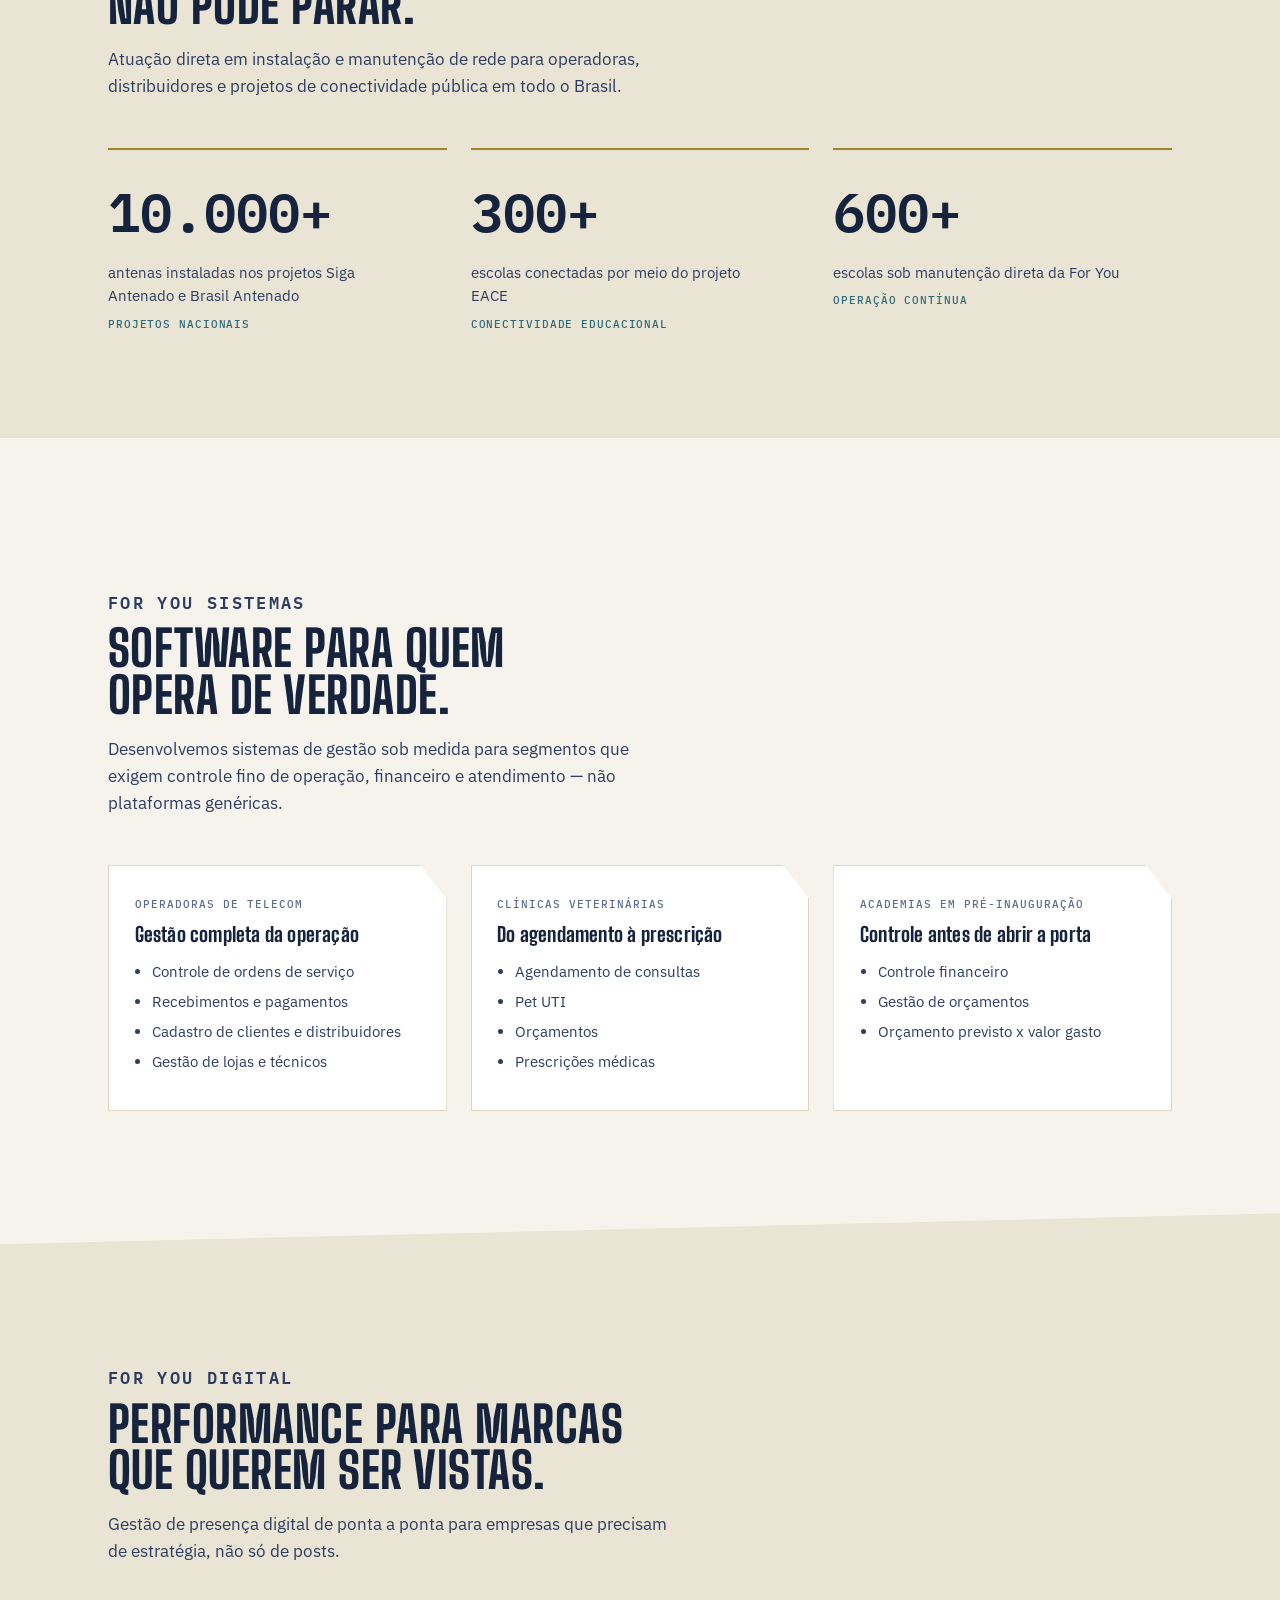
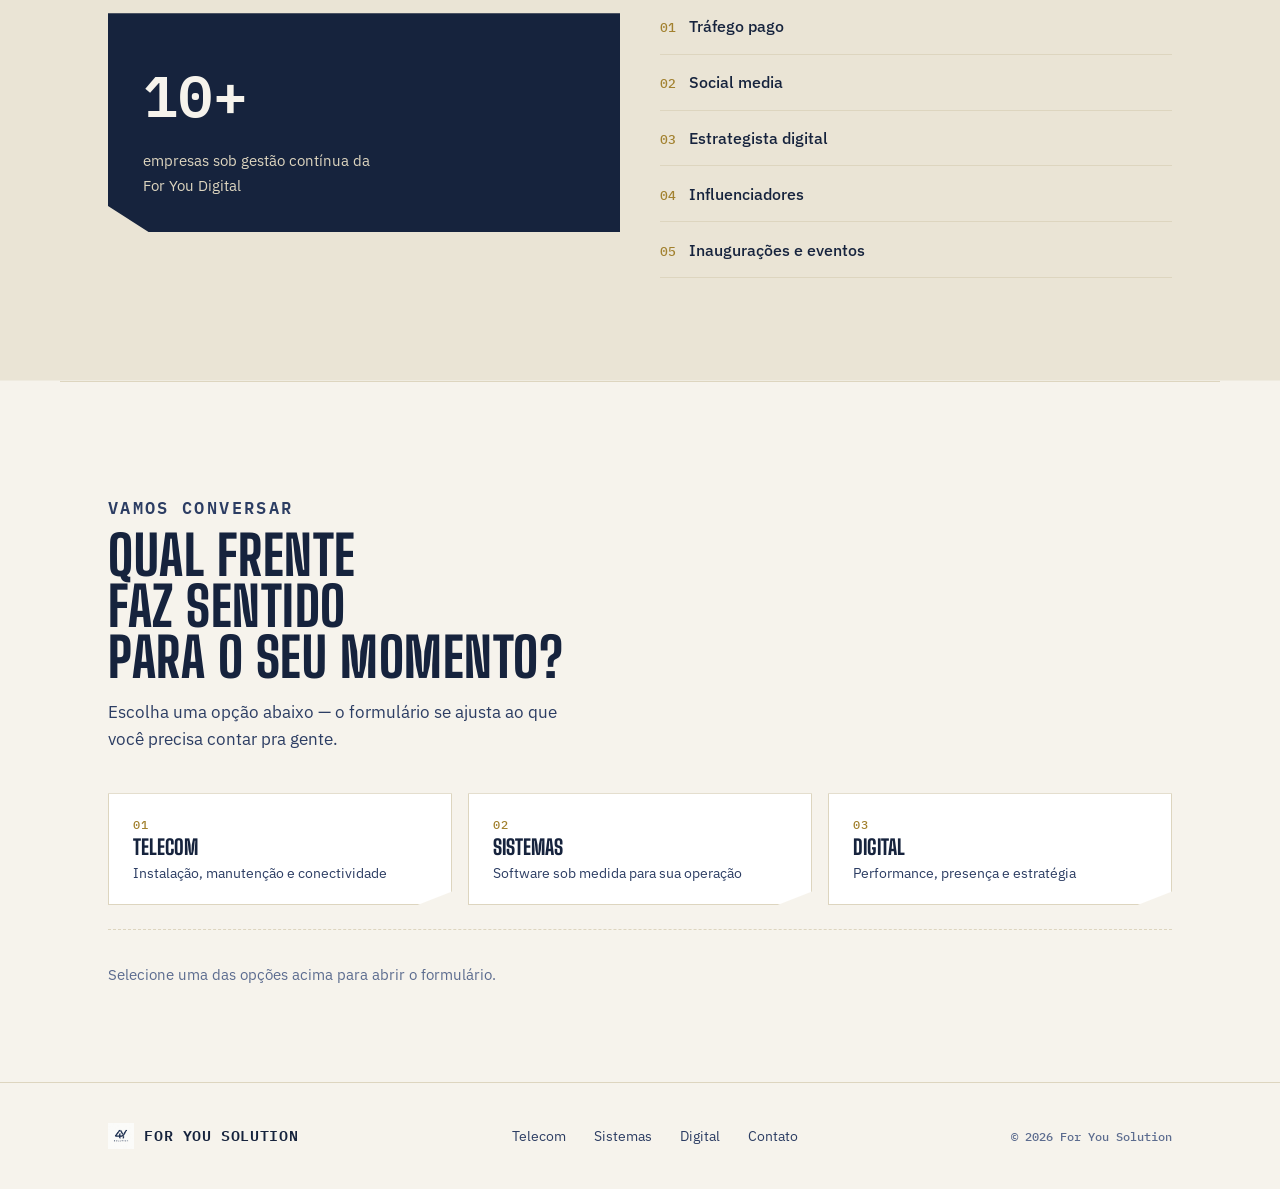
==== commit ad90e932: "Update hero headline and fix anchor scroll hidden behind sticky header Replace hero title with "Solu" ====
--- a/index.html
+++ b/index.html
@@ -190,6 +190,8 @@
 .nav-cta:hover{background:var(--ink);color:var(--paper);}
 .menu-btn{display:none;background:none;border:none;cursor:pointer;padding:0.4rem;}
 .menu-btn span{display:block;width:22px;height:2px;background:var(--ink);margin:5px 0;}
+
+#top,#telecom,#sistemas,#digital,#contato{scroll-margin-top:84px;}
 
 @media (max-width:840px){
   .nav-links{
@@ -453,7 +455,7 @@
     <div class="hero-grid">
       <div>
         <p class="eyebrow">Grupo For You Solution</p>
-        <h1>Da antena ao<br>algoritmo, do<br>algoritmo ao<br><em>crescimento.</em></h1>
+        <h1>Soluções que<br>conectam e<br><em>transformam.</em></h1>
         <p class="hero-sub">Três frentes, um mesmo compromisso: infraestrutura que conecta, sistemas que organizam e estratégia que faz o seu negócio ser visto.</p>
         <div class="hero-ctas">
           <a class="btn btn-primary" href="#contato">Fale com a gente</a>
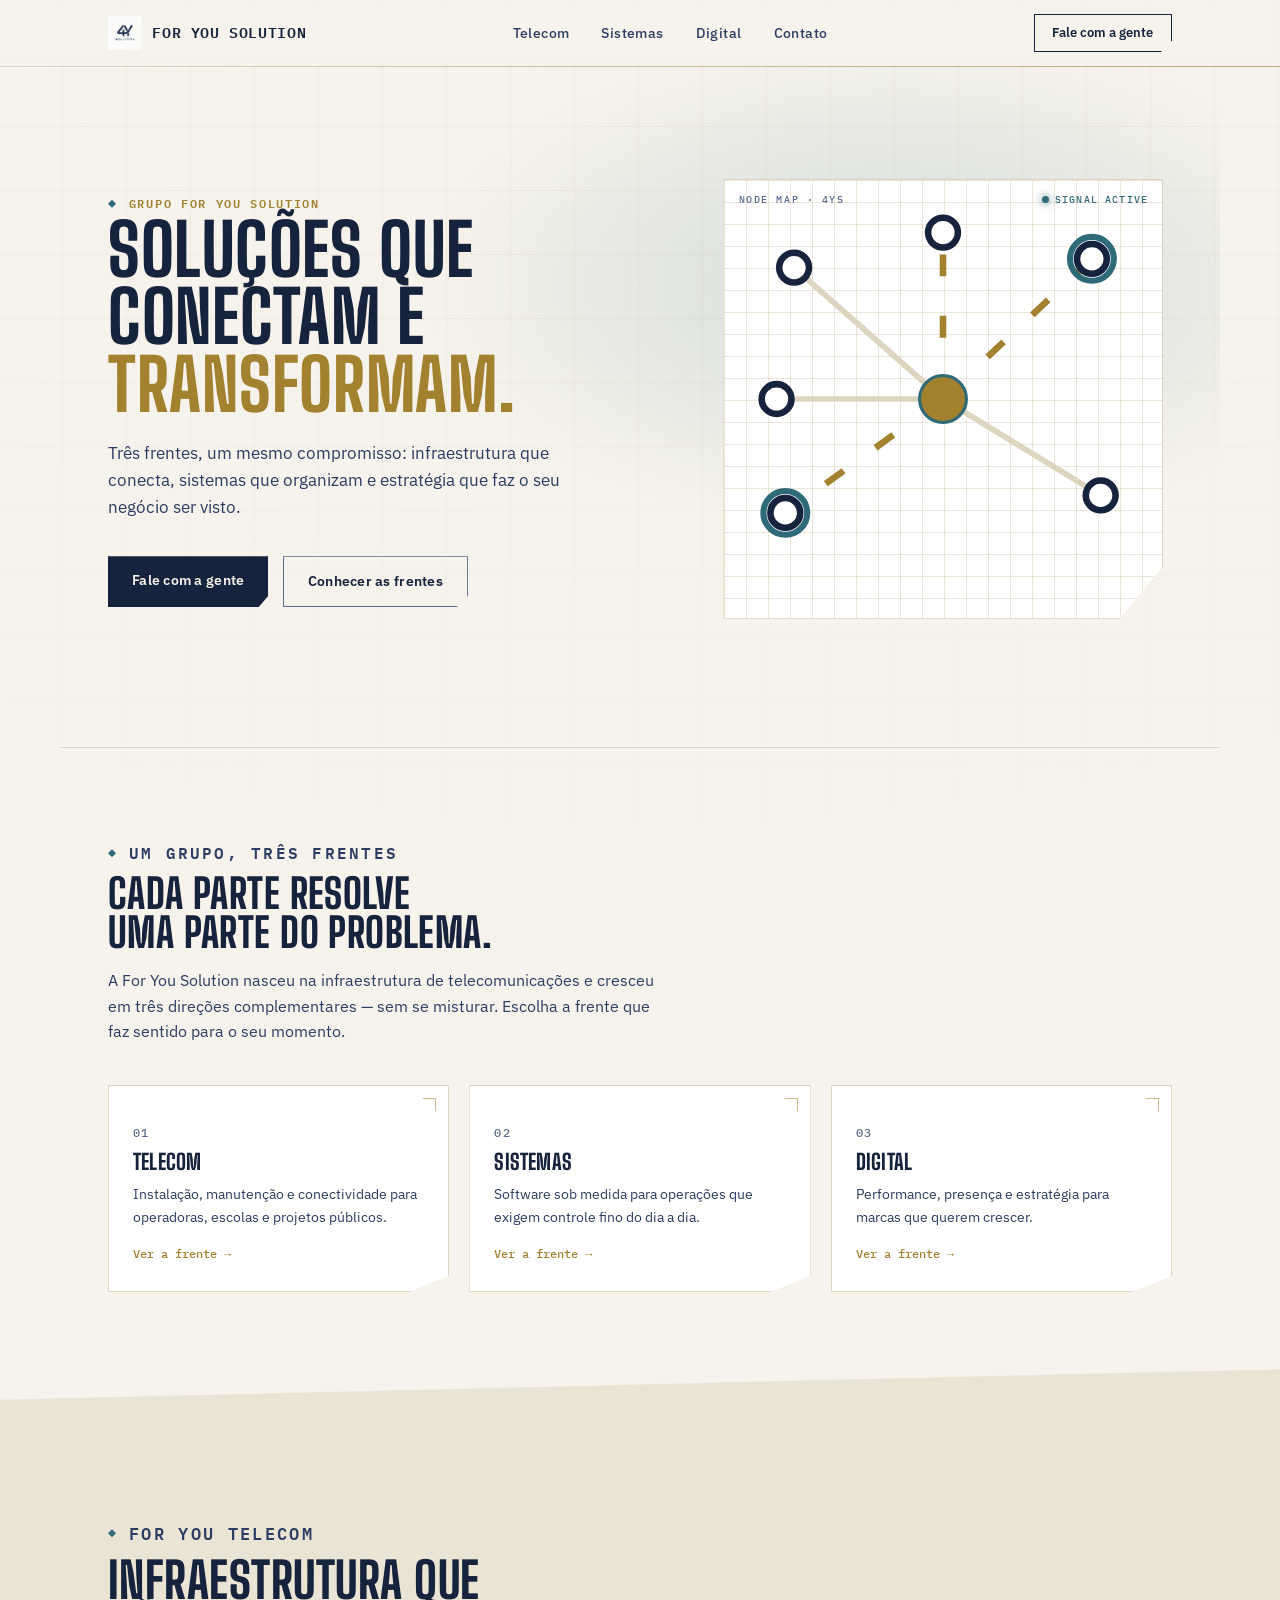
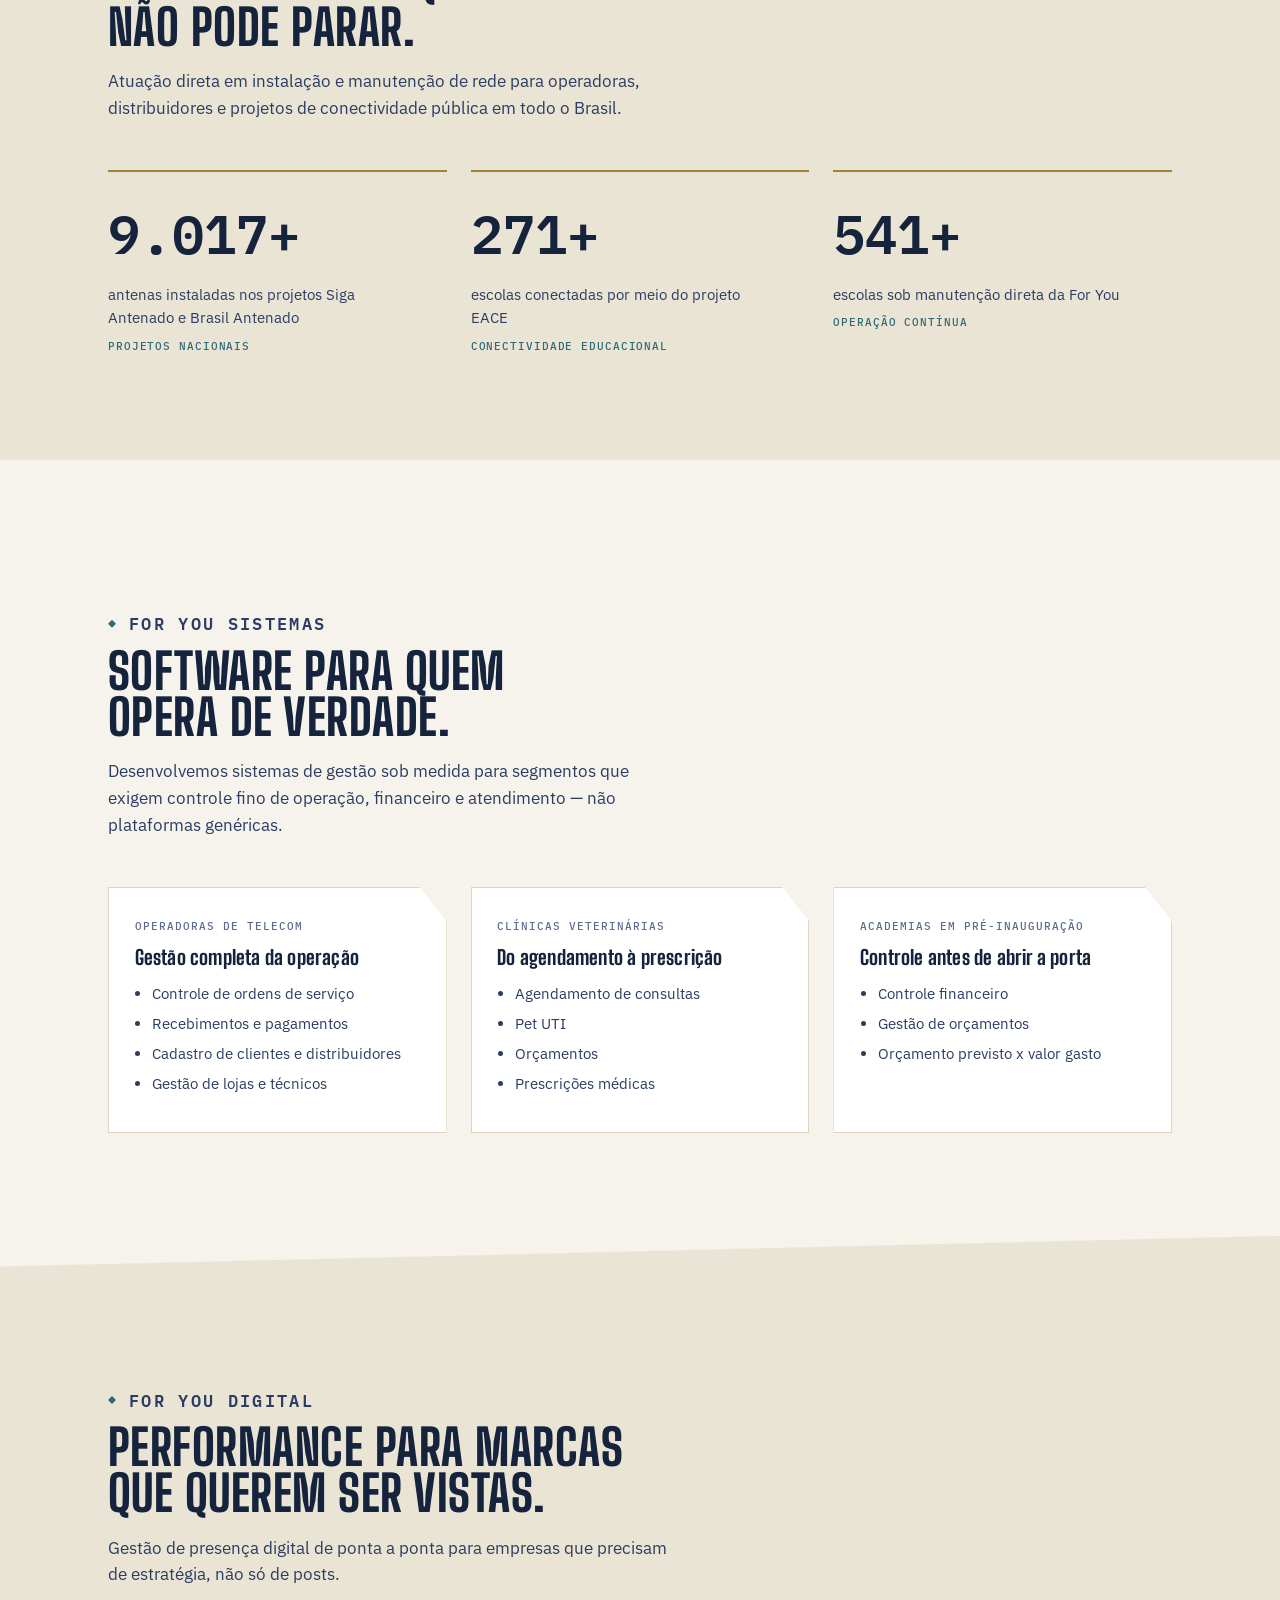
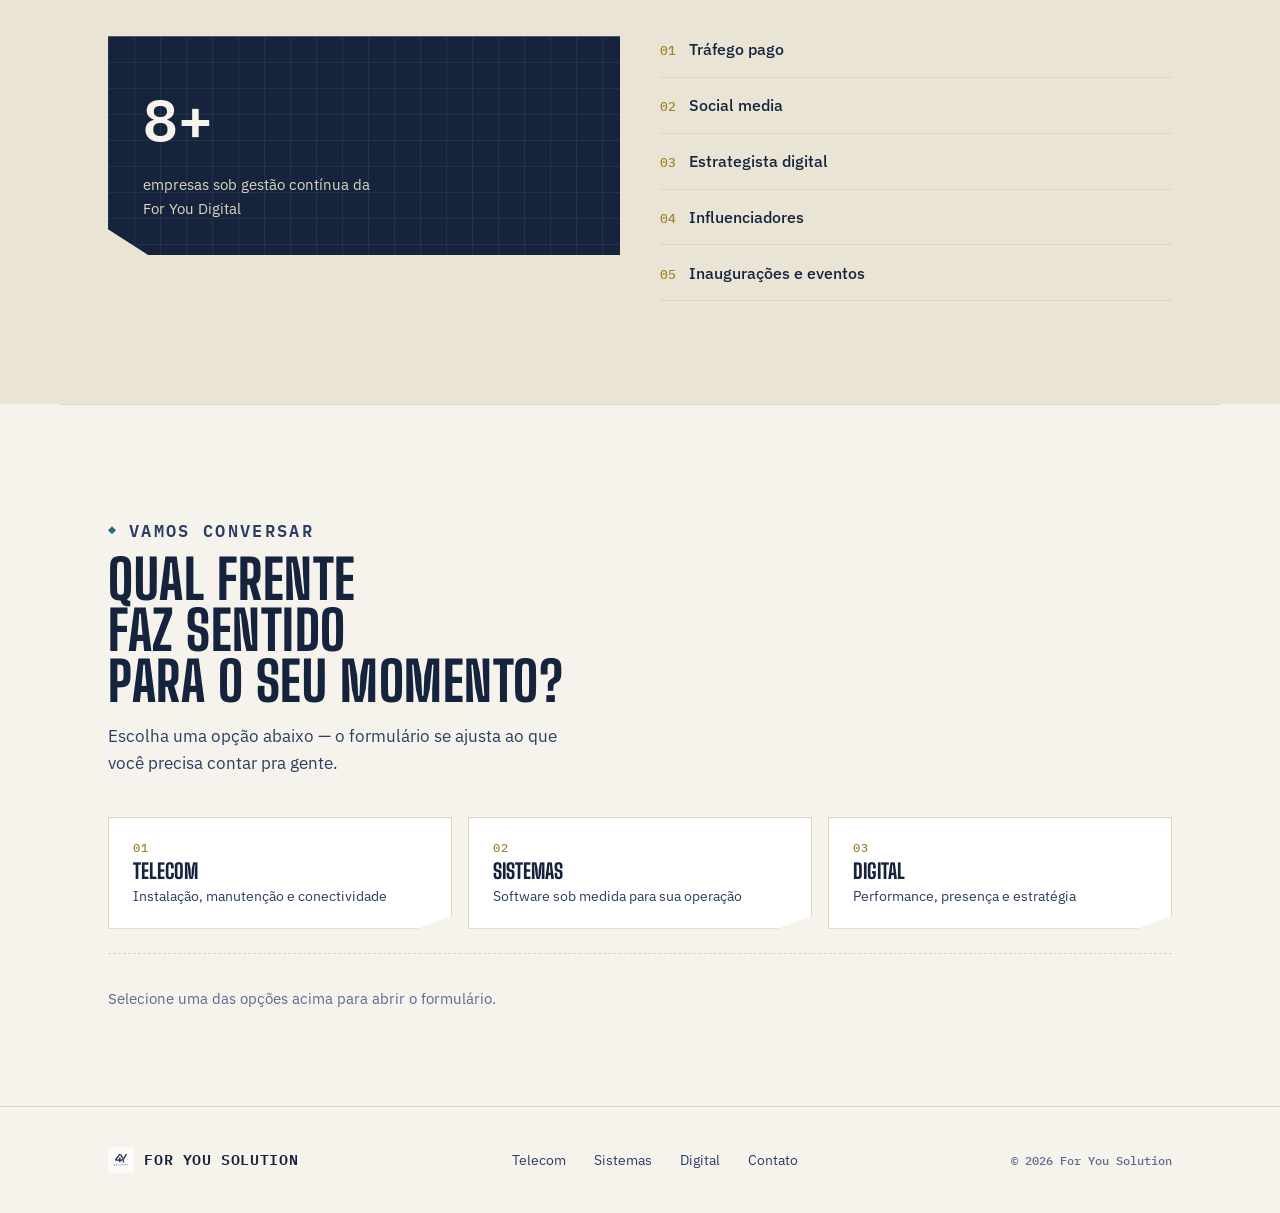
==== commit 5981c77c: "Formulário funcional + repaginação visual "blueprint técnico" - Contato: envio real via FormSubmit.c" ====
--- a/index.html
+++ b/index.html
@@ -423,6 +423,159 @@
 .reveal{opacity:0;transform:translateY(14px);transition:opacity 0.6s ease, transform 0.6s ease;}
 .reveal.in{opacity:1;transform:translateY(0);}
 @media (prefers-reduced-motion: reduce){.reveal{opacity:1;transform:none;}}
+
+/* ============================================================
+   BLUEPRINT / TECH LAYER  — grid, signal motifs & motion
+   ============================================================ */
+:root{
+  --grid:color-mix(in srgb, var(--paper-line) 60%, transparent);
+  --grid-soft:color-mix(in srgb, var(--paper-line) 34%, transparent);
+  --glow:color-mix(in srgb, var(--signal) 55%, transparent);
+  --brass-glow:color-mix(in srgb, var(--brass) 42%, transparent);
+  --danger:#b23b2e;
+}
+@media (prefers-color-scheme: dark){:root{--danger:#eb8b78;}}
+:root[data-theme="dark"]{--danger:#eb8b78;}
+:root[data-theme="light"]{--danger:#b23b2e;}
+
+/* Fixed blueprint mesh behind the whole page */
+body::before{
+  content:'';position:fixed;inset:-2px;z-index:-2;pointer-events:none;
+  background-image:
+    linear-gradient(to right, var(--grid-soft) 1px, transparent 1px),
+    linear-gradient(to bottom, var(--grid-soft) 1px, transparent 1px);
+  background-size:clamp(40px,5vw,66px) clamp(40px,5vw,66px);
+  -webkit-mask-image:radial-gradient(150% 130% at 50% -12%, #000 34%, transparent 80%);
+          mask-image:radial-gradient(150% 130% at 50% -12%, #000 34%, transparent 80%);
+  opacity:0.8;
+}
+
+/* Eyebrow gets a pulsing "signal" node */
+.eyebrow{position:relative;display:inline-block;padding-left:1.3rem;}
+.eyebrow::before{
+  content:'';position:absolute;left:0;top:50%;margin-top:-4px;
+  width:8px;height:8px;background:var(--signal);
+  clip-path:polygon(50% 0,100% 50%,50% 100%,0 50%);
+  box-shadow:0 0 0 0 var(--glow);
+  animation:pulseDot 2.4s ease-in-out infinite;
+}
+@keyframes pulseDot{
+  0%,100%{box-shadow:0 0 0 0 var(--glow);}
+  50%{box-shadow:0 0 0 7px transparent;}
+}
+
+/* Header signal rail */
+header::after{
+  content:'';position:absolute;left:0;bottom:-1px;height:1px;width:100%;
+  background:linear-gradient(90deg,transparent,var(--brass),transparent);
+  background-size:220% 100%;opacity:0.55;
+  animation:railSlide 7s linear infinite;
+}
+@keyframes railSlide{to{background-position:220% 0;}}
+
+/* Soft signal glow behind the hero */
+.hero::before{
+  content:'';position:absolute;inset:0;z-index:-1;pointer-events:none;
+  background:radial-gradient(58% 52% at 72% 32%, var(--glow), transparent 70%);
+  opacity:0.32;
+}
+
+/* ---- Hero signal / node-map panel ---- */
+.signal-panel{
+  position:relative;width:100%;max-width:440px;margin-inline:auto;aspect-ratio:1/1;
+  background:
+    linear-gradient(to right, var(--grid) 1px, transparent 1px) 0 0/22px 22px,
+    linear-gradient(to bottom, var(--grid) 1px, transparent 1px) 0 0/22px 22px,
+    var(--card-bg);
+  border:1px solid var(--paper-line);
+  clip-path:polygon(0 0,100% 0,100% 88%,90% 100%,0 100%);
+  overflow:hidden;box-shadow:var(--shadow);
+}
+.signal-panel::before{
+  content:'NODE MAP · 4YS';position:absolute;left:0.9rem;top:0.75rem;z-index:3;
+  font-family:'Plex Mono',monospace;font-size:0.6rem;letter-spacing:0.16em;
+  text-transform:uppercase;color:var(--ink-soft);
+}
+.signal-panel .status{
+  position:absolute;right:0.9rem;top:0.75rem;z-index:3;
+  font-family:'Plex Mono',monospace;font-size:0.6rem;letter-spacing:0.12em;
+  text-transform:uppercase;color:var(--signal);display:flex;align-items:center;gap:0.4rem;
+}
+.signal-panel .status i{
+  width:7px;height:7px;border-radius:50%;background:var(--signal);font-style:normal;
+  box-shadow:0 0 8px var(--signal);animation:ledBlink 1.6s steps(1) infinite;
+}
+@keyframes ledBlink{0%,62%{opacity:1;}63%,100%{opacity:0.28;}}
+.signal-panel svg{position:absolute;inset:0;width:100%;height:100%;}
+.net-line{stroke:var(--paper-line);stroke-width:1.3;fill:none;}
+.net-flow{stroke:var(--brass);stroke-width:1.5;fill:none;stroke-dasharray:5 9;animation:netFlow 2.4s linear infinite;}
+@keyframes netFlow{to{stroke-dashoffset:-28;}}
+.net-node{fill:var(--card-bg);stroke:var(--ink);stroke-width:1.5;}
+.net-core{fill:var(--brass);}
+.net-pulse{fill:none;stroke:var(--signal);stroke-width:1.4;animation:netPing 2.8s ease-out infinite;}
+@keyframes netPing{0%{r:5;opacity:0.85;}100%{r:26;opacity:0;}}
+@media (prefers-reduced-motion: no-preference){
+  .signal-panel{animation:floaty 6.5s ease-in-out infinite;}
+  @keyframes floaty{0%,100%{transform:translateY(0);}50%{transform:translateY(-8px);}}
+}
+@media (prefers-reduced-motion: reduce){
+  .net-flow{animation:none;} .net-pulse{animation:none;} .signal-panel .status i{animation:none;}
+  header::after,.eyebrow::before{animation:none;}
+}
+
+/* ---- Enhanced scroll reveal + staggered children ---- */
+.reveal{opacity:0;transform:translateY(16px);transition:opacity .7s ease, transform .7s cubic-bezier(.2,.8,.2,1);}
+.reveal.in{opacity:1;transform:none;}
+.stagger > *{opacity:0;transform:translateY(20px);transition:opacity .6s ease, transform .6s cubic-bezier(.2,.8,.2,1);transition-delay:calc(var(--i,0) * 80ms);}
+.stagger.in > *{opacity:1;transform:none;}
+@media (prefers-reduced-motion: reduce){
+  .reveal,.stagger > *{opacity:1 !important;transform:none !important;transition:none;}
+}
+
+/* ---- Faceted tech cards: corner brackets + scan sweep + glow ---- */
+.dcard,.sys-card,.picker-btn{position:relative;overflow:hidden;}
+.dcard::before,.sys-card::before,.picker-btn::before{
+  content:'';position:absolute;left:0;top:0;height:2px;width:100%;
+  background:linear-gradient(90deg,transparent,var(--brass),transparent);
+  transform:translateX(-100%);opacity:0;
+}
+.dcard:hover::before,.sys-card:hover::before,.picker-btn:hover::before{opacity:1;animation:scanX 1.1s ease-in-out;}
+@keyframes scanX{0%{transform:translateX(-100%);}100%{transform:translateX(100%);}}
+.dcard::after{
+  content:'';position:absolute;right:12px;top:12px;width:13px;height:13px;
+  border-top:1.5px solid var(--brass);border-right:1.5px solid var(--brass);
+  opacity:0.55;transition:opacity .25s ease;
+}
+.dcard:hover::after{opacity:1;}
+.dcard{transition:transform .25s ease, box-shadow .25s ease, border-color .25s ease;}
+.dcard:hover{transform:translateY(-4px);border-color:var(--brass);box-shadow:0 14px 34px -20px var(--brass-glow);}
+.sys-card{transition:transform .25s ease, box-shadow .25s ease, border-color .25s ease;}
+.sys-card:hover{transform:translateY(-4px);border-color:var(--brass);box-shadow:0 14px 34px -20px var(--brass-glow);}
+.picker-btn:hover{box-shadow:0 12px 28px -20px var(--brass-glow);}
+.btn-primary{transition:background .2s ease, box-shadow .25s ease, transform .15s ease;}
+.btn-primary:hover{box-shadow:0 12px 30px -12px var(--brass-glow);}
+.btn-primary:active{transform:translateY(1px);}
+.btn[disabled]{opacity:0.6;cursor:progress;}
+
+/* Number readouts + Digital panel micro-grid */
+.stat{position:relative;}
+.digi-stat{position:relative;overflow:hidden;}
+.digi-stat::before{
+  content:'';position:absolute;inset:0;z-index:0;pointer-events:none;opacity:0.22;
+  background-image:
+    linear-gradient(to right, color-mix(in srgb,var(--paper) 30%, transparent) 1px, transparent 1px),
+    linear-gradient(to bottom, color-mix(in srgb,var(--paper) 30%, transparent) 1px, transparent 1px);
+  background-size:26px 26px;
+}
+.digi-stat > *{position:relative;z-index:1;}
+
+/* Spam honeypot — hidden from humans, tempting to bots */
+.hp{position:absolute !important;left:-9999px !important;width:1px;height:1px;opacity:0;pointer-events:none;}
+
+/* Honest form status states */
+.form-status.sending{color:var(--ink-soft);}
+.form-status.ok{color:var(--signal);}
+.form-status.err{color:var(--danger);}
 </style>
 </head>
 <body>
@@ -462,11 +615,28 @@
           <a class="btn btn-line" href="#telecom">Conhecer as frentes</a>
         </div>
       </div>
-      <div class="facet-art" aria-hidden="true">
-        <div class="facet f1"></div>
-        <div class="facet f2"></div>
-        <div class="facet f3"></div>
-        <div class="facet f4"></div>
+      <div class="signal-panel" aria-hidden="true">
+        <span class="status"><i></i>Signal Active</span>
+        <svg viewBox="0 0 100 100" preserveAspectRatio="xMidYMid meet">
+          <g>
+            <line class="net-line" x1="50" y1="50" x2="16" y2="20"/>
+            <line class="net-flow" x1="50" y1="50" x2="84" y2="18"/>
+            <line class="net-line" x1="50" y1="50" x2="86" y2="72"/>
+            <line class="net-flow" x1="50" y1="50" x2="14" y2="76"/>
+            <line class="net-flow" x1="50" y1="50" x2="50" y2="12"/>
+            <line class="net-line" x1="50" y1="50" x2="12" y2="50"/>
+          </g>
+          <circle class="net-pulse" cx="50" cy="50" r="5"/>
+          <circle class="net-pulse" cx="84" cy="18" r="5" style="animation-delay:.9s"/>
+          <circle class="net-pulse" cx="14" cy="76" r="5" style="animation-delay:1.8s"/>
+          <circle class="net-node" cx="16" cy="20" r="3.4"/>
+          <circle class="net-node" cx="84" cy="18" r="3.4"/>
+          <circle class="net-node" cx="14" cy="76" r="3.4"/>
+          <circle class="net-node" cx="86" cy="72" r="3.4"/>
+          <circle class="net-node" cx="50" cy="12" r="3.4"/>
+          <circle class="net-node" cx="12" cy="50" r="3.4"/>
+          <circle class="net-core" cx="50" cy="50" r="5"/>
+        </svg>
       </div>
     </div>
   </section>
@@ -478,7 +648,7 @@
       <h2>Cada parte resolve<br>uma parte do problema.</h2>
       <p>A For You Solution nasceu na infraestrutura de telecomunicações e cresceu em três direções complementares — sem se misturar. Escolha a frente que faz sentido para o seu momento.</p>
     </div>
-    <div class="division-cards">
+    <div class="division-cards stagger">
       <a class="dcard" href="#telecom">
         <p class="num">01</p>
         <h3>Telecom</h3>
@@ -508,7 +678,7 @@
         <h2>Infraestrutura que<br>não pode parar.</h2>
         <p>Atuação direta em instalação e manutenção de rede para operadoras, distribuidores e projetos de conectividade pública em todo o Brasil.</p>
       </div>
-      <div class="stat-row reveal">
+      <div class="stat-row stagger">
         <div class="stat">
           <span class="n tabular">10.000+</span>
           <p class="d">antenas instaladas nos projetos Siga Antenado e Brasil Antenado</p>
@@ -536,7 +706,7 @@
         <h2>Software para quem<br>opera de verdade.</h2>
         <p>Desenvolvemos sistemas de gestão sob medida para segmentos que exigem controle fino de operação, financeiro e atendimento — não plataformas genéricas.</p>
       </div>
-      <div class="sys-grid reveal">
+      <div class="sys-grid stagger">
         <div class="sys-card">
           <p class="tag">Operadoras de Telecom</p>
           <h3>Gestão completa da operação</h3>
@@ -583,7 +753,7 @@
           <span class="n tabular">10+</span>
           <p class="d">empresas sob gestão contínua da For You Digital</p>
         </div>
-        <ul class="digi-list">
+        <ul class="digi-list stagger">
           <li><span class="idx">01</span> Tráfego pago</li>
           <li><span class="idx">02</span> Social media</li>
           <li><span class="idx">03</span> Estrategista digital</li>
@@ -602,7 +772,7 @@
       <p>Escolha uma opção abaixo — o formulário se ajusta ao que você precisa contar pra gente.</p>
     </div>
 
-    <div class="contact-picker" id="contactPicker">
+    <div class="contact-picker stagger" id="contactPicker">
       <button type="button" class="picker-btn" data-target="form-telecom" aria-pressed="false">
         <span class="num">01</span>
         <span class="picker-label">Telecom</span>
@@ -624,7 +794,12 @@
       <p class="form-placeholder" id="formPlaceholder">Selecione uma das opções acima para abrir o formulário.</p>
 
       <!-- TELECOM FORM -->
-      <form class="contact-form" id="form-telecom" data-form="Telecom" novalidate>
+      <form class="contact-form" id="form-telecom" data-form="Telecom" action="https://formsubmit.co/contatolkshoes@gmail.com" method="POST" novalidate>
+        <input type="hidden" name="_subject" value="Novo contato — Telecom · For You Solution">
+        <input type="hidden" name="_template" value="table">
+        <input type="hidden" name="_captcha" value="false">
+        <input type="hidden" name="origem" value="Site 4yousolution.com.br · Telecom">
+        <input type="text" name="_honey" class="hp" tabindex="-1" autocomplete="off" aria-hidden="true">
         <div class="field-grid">
           <div class="field">
             <label for="tc-nome">Nome completo</label>
@@ -678,12 +853,17 @@
         </div>
         <div class="form-actions">
           <button type="submit" class="btn btn-primary">Enviar solicitação</button>
-          <p class="form-status">Recebido — em breve o envio será conectado por aqui. Por enquanto, escreva também para <a href="mailto:contato@foryousolution.com.br">contato@foryousolution.com.br</a>.</p>
+          <p class="form-status" role="status" aria-live="polite"></p>
         </div>
       </form>
 
       <!-- SISTEMAS FORM -->
-      <form class="contact-form" id="form-sistemas" data-form="Sistemas" novalidate>
+      <form class="contact-form" id="form-sistemas" data-form="Sistemas" action="https://formsubmit.co/contatolkshoes@gmail.com" method="POST" novalidate>
+        <input type="hidden" name="_subject" value="Novo contato — Sistemas · For You Solution">
+        <input type="hidden" name="_template" value="table">
+        <input type="hidden" name="_captcha" value="false">
+        <input type="hidden" name="origem" value="Site 4yousolution.com.br · Sistemas">
+        <input type="text" name="_honey" class="hp" tabindex="-1" autocomplete="off" aria-hidden="true">
         <div class="field-grid">
           <div class="field">
             <label for="ss-nome">Nome completo</label>
@@ -753,12 +933,17 @@
         </div>
         <div class="form-actions">
           <button type="submit" class="btn btn-primary">Enviar solicitação</button>
-          <p class="form-status">Recebido — em breve o envio será conectado por aqui. Por enquanto, escreva também para <a href="mailto:contato@foryousolution.com.br">contato@foryousolution.com.br</a>.</p>
+          <p class="form-status" role="status" aria-live="polite"></p>
         </div>
       </form>
 
       <!-- DIGITAL FORM -->
-      <form class="contact-form" id="form-digital" data-form="Digital" novalidate>
+      <form class="contact-form" id="form-digital" data-form="Digital" action="https://formsubmit.co/contatolkshoes@gmail.com" method="POST" novalidate>
+        <input type="hidden" name="_subject" value="Novo contato — Digital · For You Solution">
+        <input type="hidden" name="_template" value="table">
+        <input type="hidden" name="_captcha" value="false">
+        <input type="hidden" name="origem" value="Site 4yousolution.com.br · Digital">
+        <input type="text" name="_honey" class="hp" tabindex="-1" autocomplete="off" aria-hidden="true">
         <div class="field-grid">
           <div class="field">
             <label for="dg-nome">Nome completo</label>
@@ -826,7 +1011,7 @@
         </div>
         <div class="form-actions">
           <button type="submit" class="btn btn-primary">Enviar solicitação</button>
-          <p class="form-status">Recebido — em breve o envio será conectado por aqui. Por enquanto, escreva também para <a href="mailto:contato@foryousolution.com.br">contato@foryousolution.com.br</a>.</p>
+          <p class="form-status" role="status" aria-live="polite"></p>
         </div>
       </form>
     </div>
@@ -865,15 +1050,56 @@
     });
   });
 
+  var reduceMotion = window.matchMedia && window.matchMedia('(prefers-reduced-motion: reduce)').matches;
+
+  // Give staggered children an index so they animate in sequence
+  document.querySelectorAll('.stagger').forEach(function(group){
+    Array.prototype.forEach.call(group.children, function(child, i){
+      child.style.setProperty('--i', i);
+    });
+  });
+
+  var revealEls = document.querySelectorAll('.reveal, .stagger');
   if ('IntersectionObserver' in window){
     var io = new IntersectionObserver(function(entries){
       entries.forEach(function(e){
         if (e.isIntersecting){ e.target.classList.add('in'); io.unobserve(e.target); }
       });
     }, {threshold:0.15});
-    document.querySelectorAll('.reveal').forEach(function(el){ io.observe(el); });
+    revealEls.forEach(function(el){ io.observe(el); });
   } else {
-    document.querySelectorAll('.reveal').forEach(function(el){ el.classList.add('in'); });
+    revealEls.forEach(function(el){ el.classList.add('in'); });
+  }
+
+  // Count-up for the big numbers (10.000+, 300+, 10+ ...)
+  function countUp(el){
+    var raw = el.getAttribute('data-final') || el.textContent;
+    el.setAttribute('data-final', raw);
+    var m = raw.match(/[\d.]+/);
+    if (!m){ return; }
+    var target = parseInt(m[0].replace(/\./g, ''), 10);
+    var prefix = raw.slice(0, m.index);
+    var suffix = raw.slice(m.index + m[0].length);
+    if (reduceMotion || isNaN(target)){ el.textContent = raw; return; }
+    var dur = 1300, start = null;
+    function step(ts){
+      if (!start){ start = ts; }
+      var p = Math.min((ts - start) / dur, 1);
+      var eased = 1 - Math.pow(1 - p, 3);
+      el.textContent = prefix + Math.round(target * eased).toLocaleString('pt-BR') + suffix;
+      if (p < 1){ requestAnimationFrame(step); }
+      else { el.textContent = raw; }
+    }
+    requestAnimationFrame(step);
+  }
+  var counters = document.querySelectorAll('.stat .n, .digi-stat .n');
+  if ('IntersectionObserver' in window){
+    var co = new IntersectionObserver(function(entries){
+      entries.forEach(function(e){
+        if (e.isIntersecting){ countUp(e.target); co.unobserve(e.target); }
+      });
+    }, {threshold:0.6});
+    counters.forEach(function(el){ co.observe(el); });
   }
 
   // Contact picker: swaps between the Telecom / Sistemas / Digital forms
@@ -896,11 +1122,50 @@
     });
   }
 
+  // Real submission via FormSubmit.co (AJAX) — honest status, no faked success
+  var MAIL_FALLBACK = '<a href="mailto:contatolkshoes@gmail.com">contatolkshoes@gmail.com</a>';
+  function setStatus(el, kind, html){
+    if (!el){ return; }
+    el.classList.remove('sending', 'ok', 'err');
+    el.classList.add('show', kind);
+    el.innerHTML = html;
+  }
+
   forms.forEach(function(form){
     form.addEventListener('submit', function(ev){
       ev.preventDefault();
       var status = form.querySelector('.form-status');
-      if (status) status.classList.add('show');
+      var submitBtn = form.querySelector('button[type="submit"]');
+
+      // Native validation first
+      if (!form.checkValidity()){ form.reportValidity(); return; }
+
+      var label = submitBtn ? submitBtn.textContent : '';
+      if (submitBtn){ submitBtn.disabled = true; submitBtn.textContent = 'Enviando…'; }
+      setStatus(status, 'sending', 'Enviando sua solicitação…');
+
+      var endpoint = form.getAttribute('action').replace('formsubmit.co/', 'formsubmit.co/ajax/');
+      fetch(endpoint, {
+        method: 'POST',
+        headers: { 'Accept': 'application/json' },
+        body: new FormData(form)
+      })
+      .then(function(res){ return res.json().catch(function(){ return {}; }).then(function(data){ return { ok: res.ok, data: data }; }); })
+      .then(function(r){
+        var success = r.data && (r.data.success === 'true' || r.data.success === true);
+        if (r.ok && success){
+          form.reset();
+          setStatus(status, 'ok', 'Recebido! Em breve a For You Solution entra em contato. Se preferir, escreva também para ' + MAIL_FALLBACK + '.');
+        } else {
+          setStatus(status, 'err', (r.data && r.data.message ? r.data.message + ' ' : 'Não foi possível enviar agora. ') + 'Tente novamente ou escreva para ' + MAIL_FALLBACK + '.');
+        }
+      })
+      .catch(function(){
+        setStatus(status, 'err', 'Sem conexão com o servidor de envio. Tente novamente ou escreva para ' + MAIL_FALLBACK + '.');
+      })
+      .finally(function(){
+        if (submitBtn){ submitBtn.disabled = false; submitBtn.textContent = label; }
+      });
     });
   });
 })();
